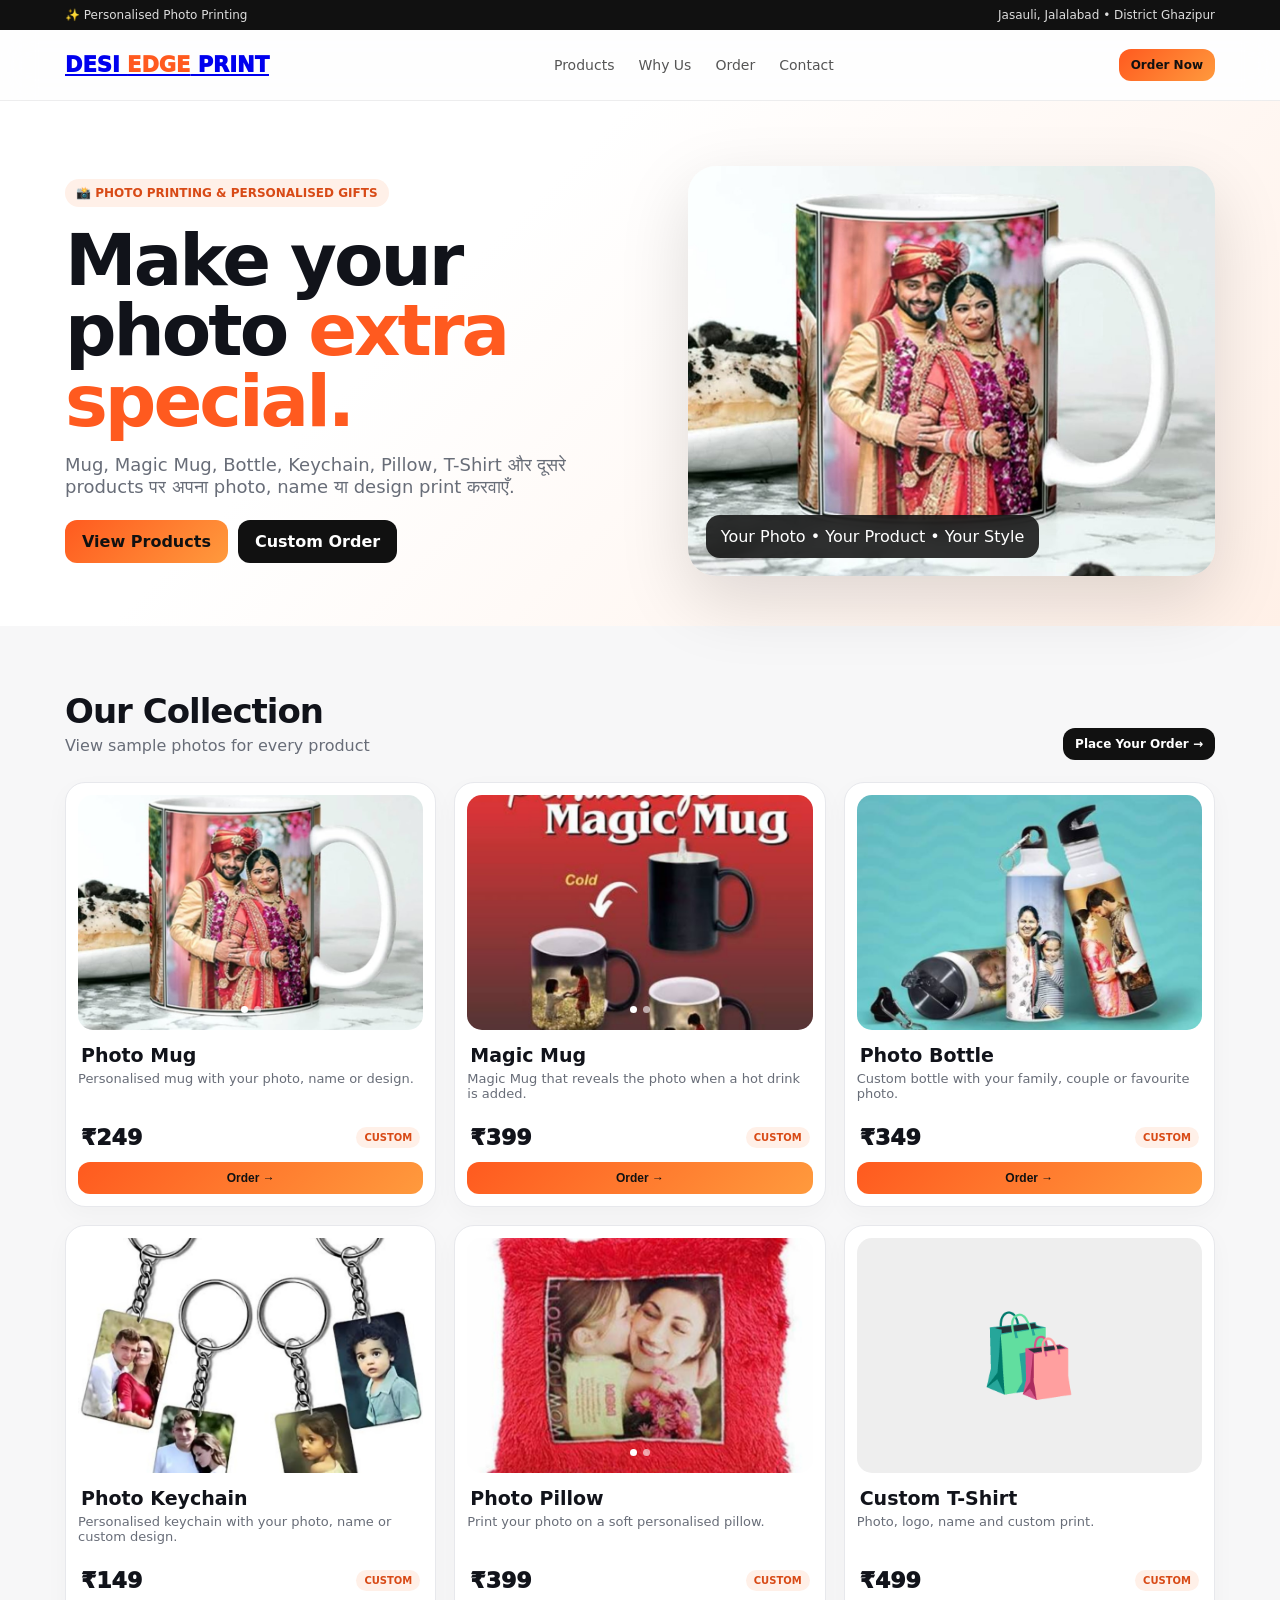
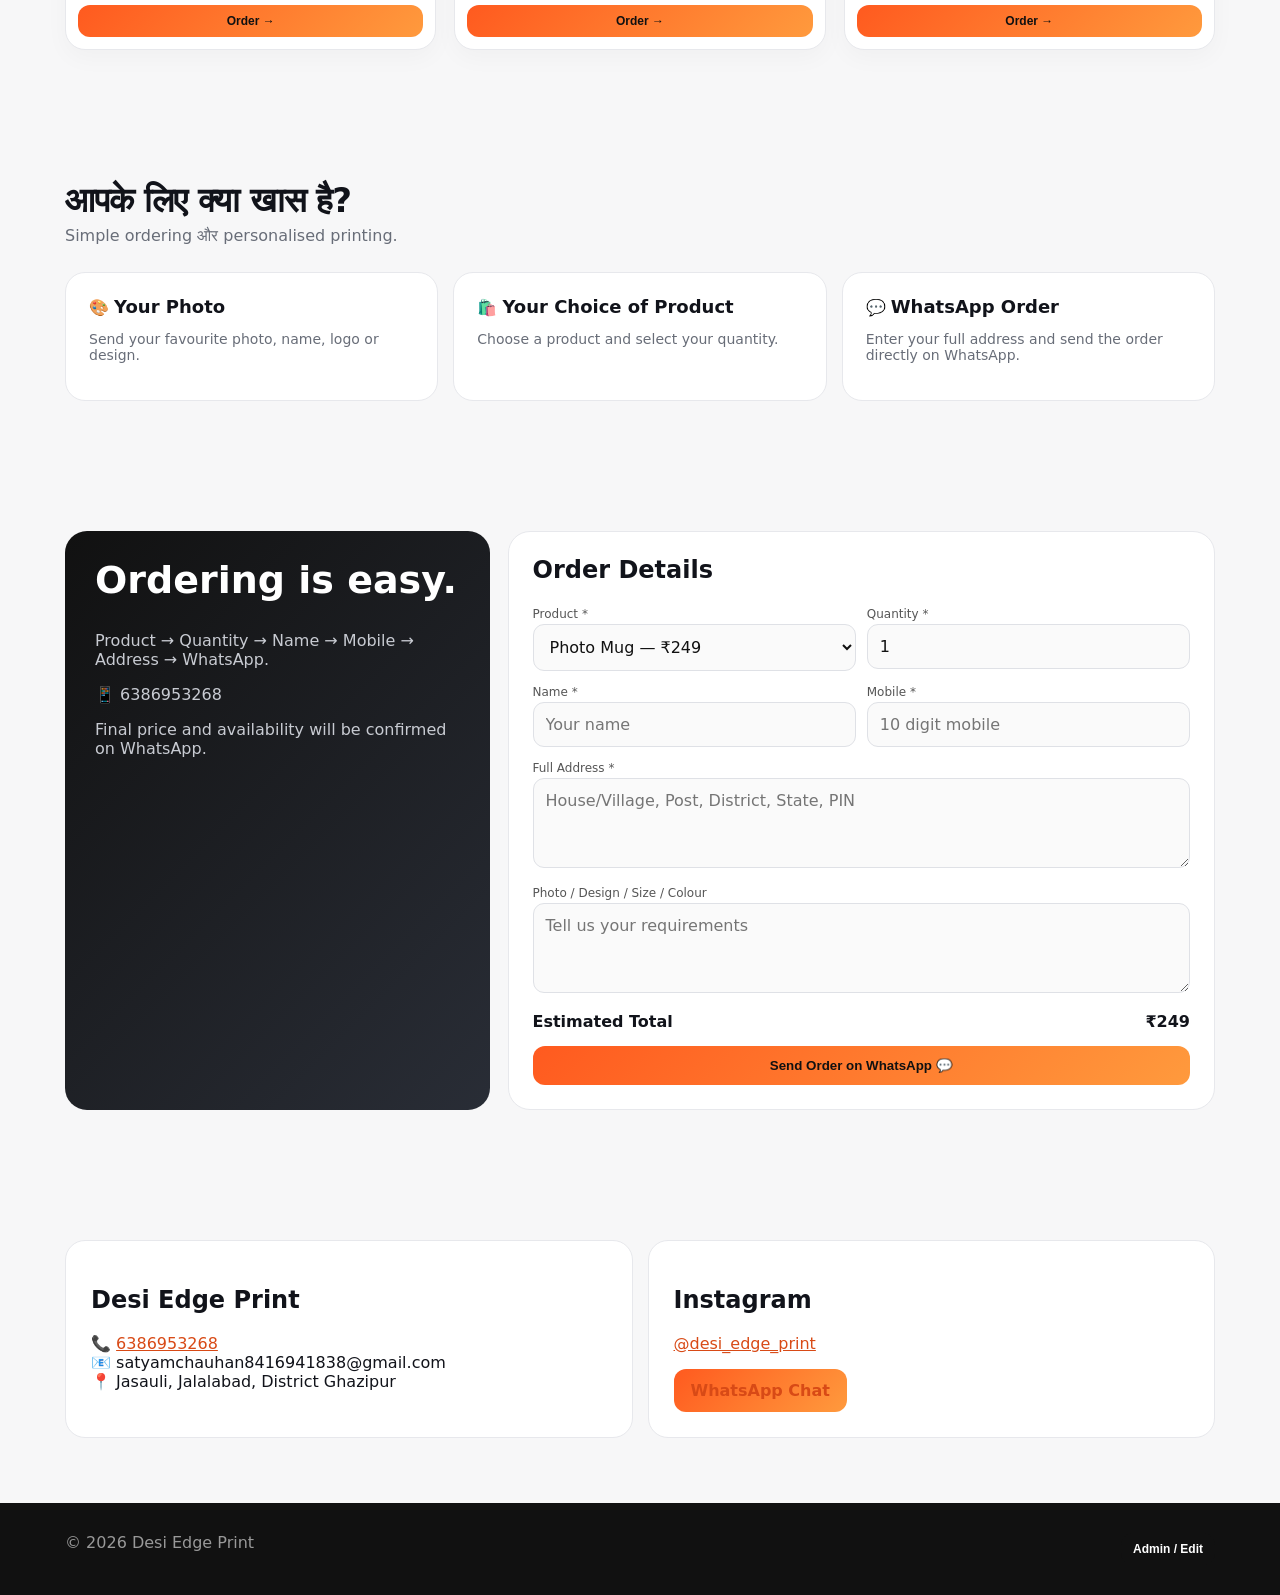
==== index.html @ 2530f865 "Add files via upload" ====
<!doctype html>
<html lang="en">
<head>
<meta charset="utf-8"><meta name="viewport" content="width=device-width,initial-scale=1">
<title>Desi Edge Print | Personalised Printing</title>
<link rel="stylesheet" href="style.css">
</head>
<body>
<div class="top"><div class="container"><span>✨ Personalised Photo Printing</span><span>Jasauli, Jalalabad • District Ghazipur</span></div></div>
<nav><div class="container nav"><a class="logo" href="#">DESI <span>EDGE</span> PRINT</a><div class="links"><a href="#products">Products</a><a href="#why">Why Us</a><a href="#order">Order</a><a href="#contact">Contact</a></div><a class="btn sm" href="#order">Order Now</a></div></nav>

<section class="hero"><div class="container heroGrid"><div>
<span class="tag">📸 PHOTO PRINTING & PERSONALISED GIFTS</span>
<h1>Make your photo <span class="grad">extra special.</span></h1>
<p>Mug, Magic Mug, Bottle, Keychain, Pillow, T-Shirt और दूसरे products पर अपना photo, name या design print करवाएँ.</p>
<div class="actions"><a class="btn" href="#products">View Products</a><a class="btn dark" href="#order">Custom Order</a></div>
</div><div class="heroVisual"><img src="image01.jpg"><div class="heroLabel">Your Photo • Your Product • Your Style</div></div></div></section>

<section id="products"><div class="container"><div class="head"><div><h2>Our Collection</h2><p>View sample photos for every product</p></div><a class="btn dark sm" href="#order">Place Your Order →</a></div><div class="products" id="productList"></div></div></section>

<section id="why"><div class="container"><div class="head"><div><h2>आपके लिए क्या खास है?</h2><p>Simple ordering और personalised printing.</p></div></div><div class="why"><div class="box">🎨 <b>Your Photo</b><p>Send your favourite photo, name, logo or design.</p></div><div class="box">🛍️ <b>Your Choice of Product</b><p>Choose a product and select your quantity.</p></div><div class="box">💬 <b>WhatsApp Order</b><p>Enter your full address and send the order directly on WhatsApp.</p></div></div></div></section>

<section id="order"><div class="container order"><div class="orderIntro"><h2>Ordering is easy.</h2><p>Product → Quantity → Name → Mobile → Address → WhatsApp.</p><p>📱 6386953268</p><p>Final price and availability will be confirmed on WhatsApp.</p></div><div class="form"><h2 style="margin-top:0">Order Details</h2><div class="grid">
<div><label>Product *</label><select id="sel"></select></div><div><label>Quantity *</label><input id="qty" type="number" min="1" value="1"></div>
<div><label>Name *</label><input id="name" placeholder="Your name"></div><div><label>Mobile *</label><input id="mobile" placeholder="10 digit mobile" inputmode="numeric"></div>
<div class="full"><label>Full Address *</label><textarea id="address" placeholder="House/Village, Post, District, State, PIN"></textarea></div>
<div class="full"><label>Photo / Design / Size / Colour</label><textarea id="note" placeholder="Tell us your requirements"></textarea></div>
</div><div class="total"><span>Estimated Total</span><span id="total">₹0</span></div><button class="btn" style="width:100%" onclick="sendOrder()">Send Order on WhatsApp 💬</button></div></div></section>

<section id="contact"><div class="container about"><div class="contact"><h2>Desi Edge Print</h2><p>📞 <a href="tel:6386953268">6386953268</a><br>📧 satyamchauhan8416941838@gmail.com<br>📍 Jasauli, Jalalabad, District Ghazipur</p></div><div class="contact"><h2>Instagram</h2><p><a href="https://instagram.com/desi_edge_print" target="_blank">@desi_edge_print</a></p><a class="btn" href="https://wa.me/916386953268" target="_blank">WhatsApp Chat</a></div></div></section>

<section id="adminWrap"><div class="container"><div class="admin"><h2>⚙️ Store Editor</h2><p style="color:#aaa;font-size:12px">Edit any product name, price, description and photos here. You can also add new products.</p><div class="adminGrid"><div><label>Business Name</label><input id="brandEdit"></div><div><label>Hero Text</label><input id="heroEdit"></div></div><div id="adminList"></div><button class="btn dark sm" onclick="addProduct()">+ Add New Product</button> <button class="btn sm" onclick="saveAll()">Save Changes</button></div></div></section>

<footer><div class="container foot"><span>© 2026 Desi Edge Print</span><button class="btn dark sm" onclick="openAdmin()">Admin / Edit</button></div></footer>

<script src="products.js"></script>
<script src="script.js"></script>
</body></html>
---- style.css ----
:root{--bg:#f7f7f8;--ink:#11131a;--muted:#686d78;--card:#fff;--line:#e7e8ec;--a:#ff5a1f;--b:#ff9a3d}
*{box-sizing:border-box}html{scroll-behavior:smooth}body{margin:0;background:var(--bg);color:var(--ink);font-family:Inter,system-ui,-apple-system,Segoe UI,Roboto,Arial,sans-serif}
.container{width:min(1150px,92%);margin:auto}.top{background:#111;color:#ddd;padding:8px 0;font-size:12px}.top .container{display:flex;justify-content:space-between}
nav{position:sticky;top:0;z-index:30;background:#ffffffdf;backdrop-filter:blur(16px);border-bottom:1px solid #0001}.nav{height:70px;display:flex;align-items:center;justify-content:space-between}.logo{font-size:21px;font-weight:950}.logo span{color:var(--a)}.links{display:flex;gap:24px;color:#555}.links a{text-decoration:none;color:inherit;font-size:14px}
.btn{display:inline-flex;align-items:center;justify-content:center;border:0;border-radius:12px;padding:12px 17px;background:linear-gradient(135deg,var(--a),var(--b));color:#111;font-weight:900;text-decoration:none;cursor:pointer}.btn.dark{background:#111;color:#fff}.btn.sm{padding:9px 12px;font-size:12px}
.hero{padding:65px 0 50px;background:linear-gradient(135deg,#fff 35%,#fff0e7)}.heroGrid{display:grid;grid-template-columns:1.05fr .95fr;gap:40px;align-items:center}.tag{display:inline-block;padding:7px 11px;border-radius:999px;background:#fff0e8;color:#d84a16;font-weight:800;font-size:12px}.hero h1{font-size:clamp(42px,6vw,72px);line-height:.98;letter-spacing:-3px;margin:18px 0}.grad{color:var(--a)}.hero p{font-size:18px;color:var(--muted);max-width:650px}.actions{display:flex;gap:10px;flex-wrap:wrap;margin-top:22px}.heroVisual{height:410px;border-radius:28px;overflow:hidden;position:relative;box-shadow:0 25px 70px #0002}.heroVisual img{width:100%;height:100%;object-fit:cover}.heroLabel{position:absolute;left:18px;bottom:18px;background:#111d;color:#fff;padding:12px 15px;border-radius:14px;backdrop-filter:blur(8px)}
section{padding:65px 0}.head{display:flex;justify-content:space-between;align-items:end;margin-bottom:22px}.head h2{font-size:34px;margin:0;letter-spacing:-1px}.head p{margin:5px 0;color:var(--muted)}
.products{display:grid;grid-template-columns:repeat(3,1fr);gap:18px}.card{background:var(--card);border:1px solid var(--line);border-radius:20px;padding:12px;box-shadow:0 8px 25px #00000008}.gallery{height:235px;border-radius:15px;overflow:hidden;position:relative;background:#eee}.gallery img{width:100%;height:100%;object-fit:cover}.dots{position:absolute;bottom:10px;left:0;right:0;text-align:center}.dot{display:inline-block;width:7px;height:7px;border-radius:50%;background:#fff9;margin:3px}.dot.active{background:#fff}.card h3{margin:14px 3px 5px;font-size:19px}.desc{color:var(--muted);font-size:13px;min-height:42px}.row{display:flex;justify-content:space-between;align-items:center;margin:12px 3px}.price{font-size:22px;font-weight:950}.badge{font-size:10px;background:#fff0e8;color:#d84a16;padding:5px 8px;border-radius:999px;font-weight:800}
.why{display:grid;grid-template-columns:repeat(3,1fr);gap:15px}.box{background:#fff;border:1px solid var(--line);border-radius:20px;padding:23px}.box b{font-size:18px}.box p{color:var(--muted);font-size:14px}
.order{display:grid;grid-template-columns:.75fr 1.25fr;gap:18px}.orderIntro{background:linear-gradient(135deg,#111,#292d36);color:#fff;border-radius:22px;padding:30px}.orderIntro h2{font-size:38px;line-height:1;margin-top:0}.orderIntro p{color:#c8cbd2}.form{background:#fff;border:1px solid var(--line);border-radius:22px;padding:24px}.grid{display:grid;grid-template-columns:1fr 1fr;gap:11px}.full{grid-column:1/-1}label{font-size:12px;color:#555;display:block;margin:3px 0}input,select,textarea{width:100%;padding:12px;border:1px solid #dfe1e6;border-radius:11px;background:#fafafa;color:#111;font:inherit}textarea{min-height:90px;resize:vertical}.total{display:flex;justify-content:space-between;font-weight:900;margin:15px 0}
.about{display:grid;grid-template-columns:1fr 1fr;gap:15px}.contact{background:#fff;border:1px solid var(--line);border-radius:20px;padding:25px}.contact a{color:#d84a16}
#adminWrap{display:none}.admin{background:#111;color:#fff;border-radius:22px;padding:24px}.admin input,.admin textarea{background:#191b22;color:#fff;border-color:#30333c}.adminGrid{display:grid;grid-template-columns:1fr 1fr;gap:10px}.adminProduct{border:1px solid #30333c;border-radius:15px;padding:14px;margin:10px 0}.adminProduct img{width:90px;height:70px;object-fit:cover;border-radius:8px;margin-right:5px}footer{background:#111;color:#999;padding:30px 0}.foot{display:flex;justify-content:space-between;gap:15px;flex-wrap:wrap}
@media(max-width:850px){.heroGrid,.order,.about{grid-template-columns:1fr}.products{grid-template-columns:repeat(2,1fr)}.links{display:none}}
@media(max-width:520px){.products,.why{grid-template-columns:1fr 1fr}.grid,.adminGrid{grid-template-columns:1fr}.hero h1{letter-spacing:-2px}.heroVisual{height:300px}.head{display:block}}
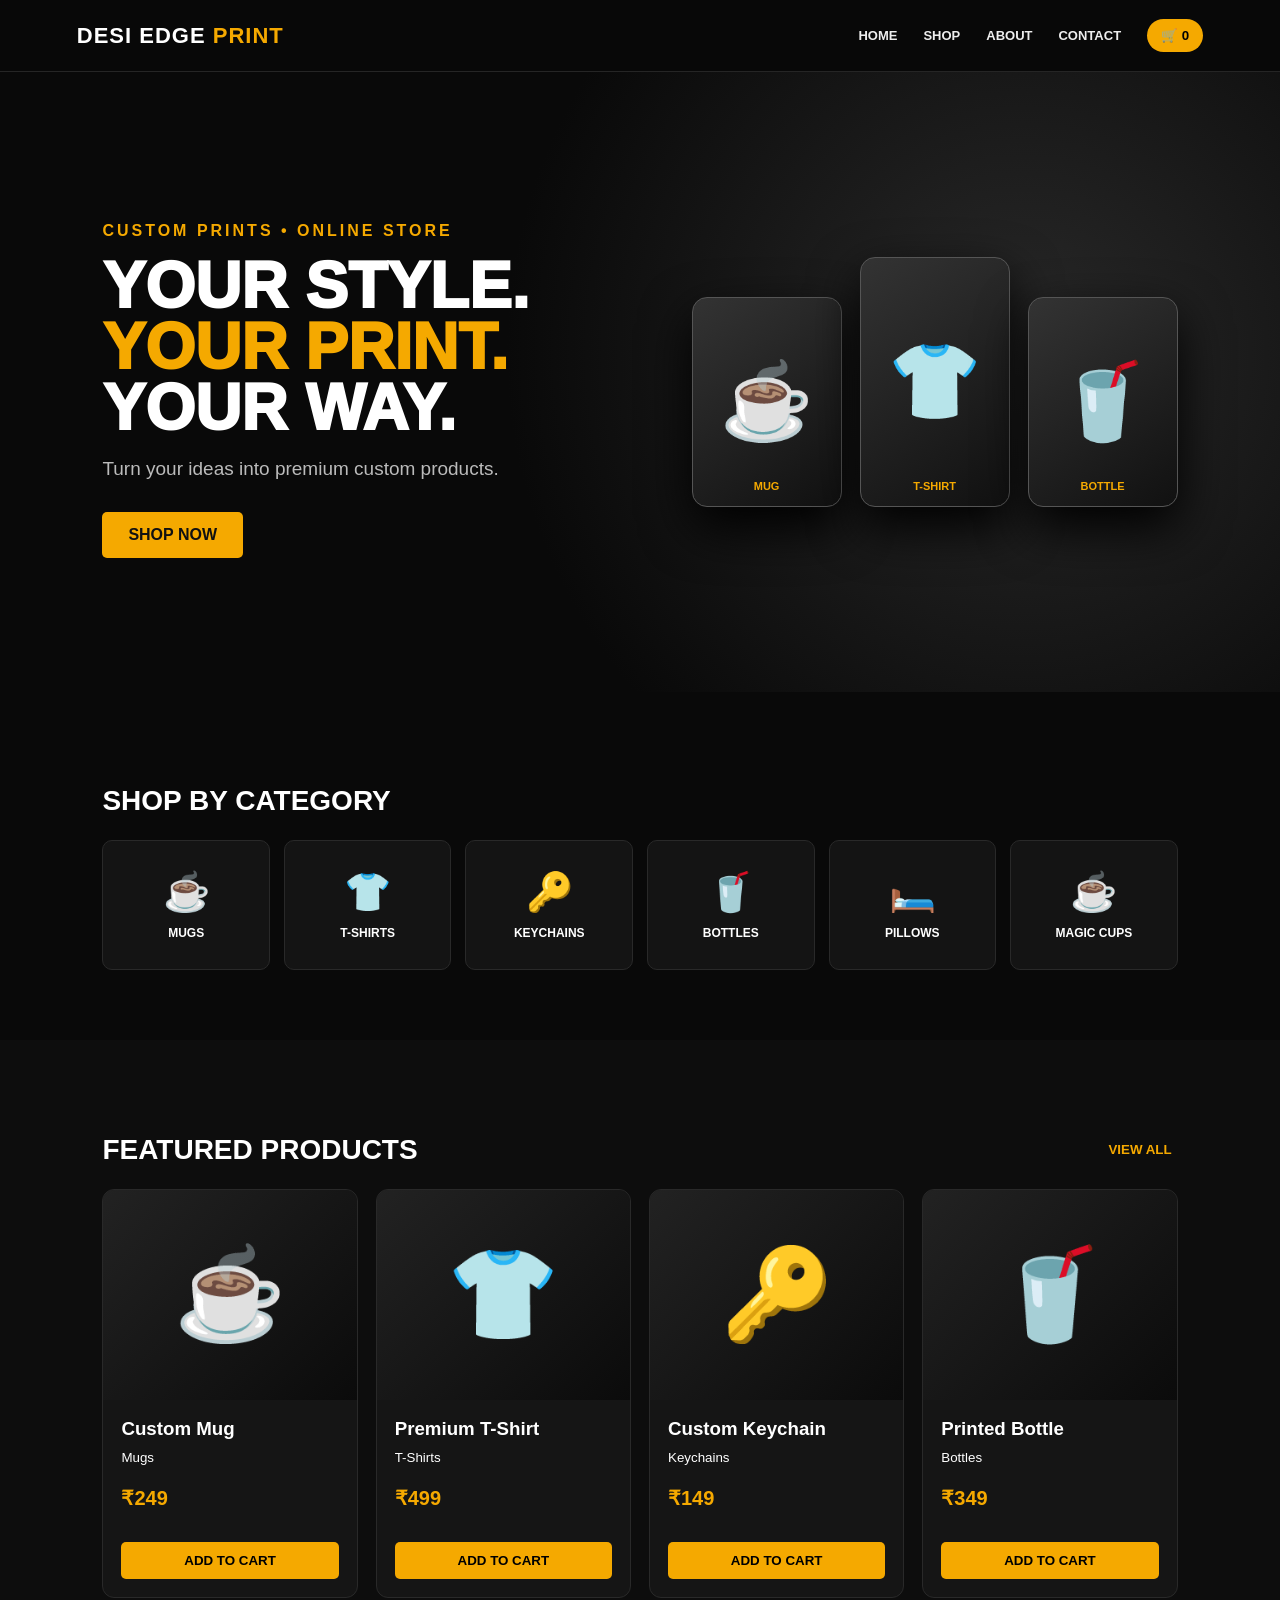
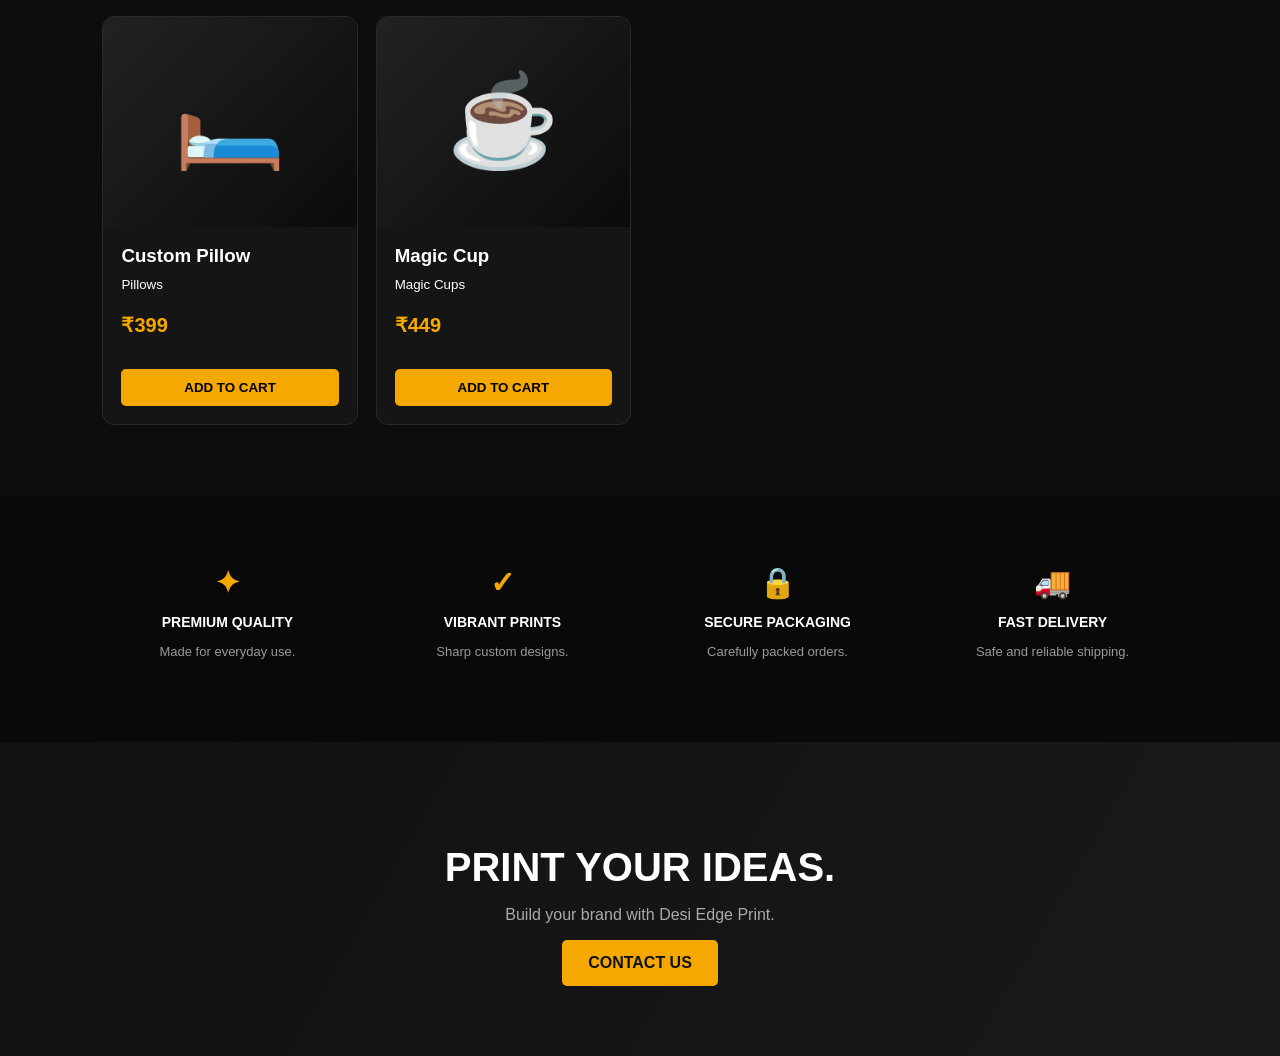
==== commit 4f43fc96: "Add files via upload" ====
--- a/index.html
+++ b/index.html
@@ -1,38 +1,75 @@
-<!doctype html>
+<!DOCTYPE html>
 <html lang="en">
 <head>
-<meta charset="utf-8"><meta name="viewport" content="width=device-width,initial-scale=1">
-<title>Desi Edge Print | Personalised Printing</title>
-<link rel="stylesheet" href="style.css">
+  <meta charset="UTF-8">
+  <meta name="viewport" content="width=device-width, initial-scale=1.0">
+  <title>Desi Edge Print | Custom E-Commerce Printing</title>
+  <link rel="stylesheet" href="style.css">
 </head>
 <body>
-<div class="top"><div class="container"><span>✨ Personalised Photo Printing</span><span>Jasauli, Jalalabad • District Ghazipur</span></div></div>
-<nav><div class="container nav"><a class="logo" href="#">DESI <span>EDGE</span> PRINT</a><div class="links"><a href="#products">Products</a><a href="#why">Why Us</a><a href="#order">Order</a><a href="#contact">Contact</a></div><a class="btn sm" href="#order">Order Now</a></div></nav>
+  <header class="header">
+    <div class="logo">DESI EDGE <span>PRINT</span></div>
+    <button class="menu" onclick="toggleMenu()">☰</button>
+    <nav id="nav">
+      <a href="#home">HOME</a><a href="#shop">SHOP</a><a href="#about">ABOUT</a>
+      <a href="#contact">CONTACT</a><button class="cart" onclick="openCart()">🛒 <b id="cartCount">0</b></button>
+    </nav>
+  </header>
 
-<section class="hero"><div class="container heroGrid"><div>
-<span class="tag">📸 PHOTO PRINTING & PERSONALISED GIFTS</span>
-<h1>Make your photo <span class="grad">extra special.</span></h1>
-<p>Mug, Magic Mug, Bottle, Keychain, Pillow, T-Shirt और दूसरे products पर अपना photo, name या design print करवाएँ.</p>
-<div class="actions"><a class="btn" href="#products">View Products</a><a class="btn dark" href="#order">Custom Order</a></div>
-</div><div class="heroVisual"><img src="image01.jpg"><div class="heroLabel">Your Photo • Your Product • Your Style</div></div></div></section>
+  <main id="home">
+    <section class="hero">
+      <div class="heroText">
+        <p class="eyebrow">CUSTOM PRINTS • ONLINE STORE</p>
+        <h1>YOUR STYLE.<br><span>YOUR PRINT.</span><br>YOUR WAY.</h1>
+        <p class="sub">Turn your ideas into premium custom products.</p>
+        <a class="btn" href="#shop">SHOP NOW</a>
+      </div>
+      <div class="heroProducts">
+        <div class="mock mug">☕<small>MUG</small></div>
+        <div class="mock tshirt">👕<small>T-SHIRT</small></div>
+        <div class="mock bottle">🥤<small>BOTTLE</small></div>
+      </div>
+    </section>
 
-<section id="products"><div class="container"><div class="head"><div><h2>Our Collection</h2><p>View sample photos for every product</p></div><a class="btn dark sm" href="#order">Place Your Order →</a></div><div class="products" id="productList"></div></div></section>
+    <section class="categories" id="shop">
+      <h2>SHOP BY CATEGORY</h2>
+      <div class="catGrid">
+        <button onclick="filterProducts('Mugs')">☕<span>MUGS</span></button>
+        <button onclick="filterProducts('T-Shirts')">👕<span>T-SHIRTS</span></button>
+        <button onclick="filterProducts('Keychains')">🔑<span>KEYCHAINS</span></button>
+        <button onclick="filterProducts('Bottles')">🥤<span>BOTTLES</span></button>
+        <button onclick="filterProducts('Pillows')">🛏️<span>PILLOWS</span></button>
+        <button onclick="filterProducts('Magic Cups')">☕<span>MAGIC CUPS</span></button>
+      </div>
+    </section>
 
-<section id="why"><div class="container"><div class="head"><div><h2>आपके लिए क्या खास है?</h2><p>Simple ordering और personalised printing.</p></div></div><div class="why"><div class="box">🎨 <b>Your Photo</b><p>Send your favourite photo, name, logo or design.</p></div><div class="box">🛍️ <b>Your Choice of Product</b><p>Choose a product and select your quantity.</p></div><div class="box">💬 <b>WhatsApp Order</b><p>Enter your full address and send the order directly on WhatsApp.</p></div></div></div></section>
+    <section class="products">
+      <div class="sectionTitle"><h2>FEATURED PRODUCTS</h2><button onclick="filterProducts('all')">VIEW ALL</button></div>
+      <div class="productGrid" id="productGrid"></div>
+    </section>
 
-<section id="order"><div class="container order"><div class="orderIntro"><h2>Ordering is easy.</h2><p>Product → Quantity → Name → Mobile → Address → WhatsApp.</p><p>📱 6386953268</p><p>Final price and availability will be confirmed on WhatsApp.</p></div><div class="form"><h2 style="margin-top:0">Order Details</h2><div class="grid">
-<div><label>Product *</label><select id="sel"></select></div><div><label>Quantity *</label><input id="qty" type="number" min="1" value="1"></div>
-<div><label>Name *</label><input id="name" placeholder="Your name"></div><div><label>Mobile *</label><input id="mobile" placeholder="10 digit mobile" inputmode="numeric"></div>
-<div class="full"><label>Full Address *</label><textarea id="address" placeholder="House/Village, Post, District, State, PIN"></textarea></div>
-<div class="full"><label>Photo / Design / Size / Colour</label><textarea id="note" placeholder="Tell us your requirements"></textarea></div>
-</div><div class="total"><span>Estimated Total</span><span id="total">₹0</span></div><button class="btn" style="width:100%" onclick="sendOrder()">Send Order on WhatsApp 💬</button></div></div></section>
+    <section class="features" id="about">
+      <div><b>✦</b><h3>PREMIUM QUALITY</h3><p>Made for everyday use.</p></div>
+      <div><b>✓</b><h3>VIBRANT PRINTS</h3><p>Sharp custom designs.</p></div>
+      <div><b>🔒</b><h3>SECURE PACKAGING</h3><p>Carefully packed orders.</p></div>
+      <div><b>🚚</b><h3>FAST DELIVERY</h3><p>Safe and reliable shipping.</p></div>
+    </section>
 
-<section id="contact"><div class="container about"><div class="contact"><h2>Desi Edge Print</h2><p>📞 <a href="tel:6386953268">6386953268</a><br>📧 satyamchauhan8416941838@gmail.com<br>📍 Jasauli, Jalalabad, District Ghazipur</p></div><div class="contact"><h2>Instagram</h2><p><a href="https://instagram.com/desi_edge_print" target="_blank">@desi_edge_print</a></p><a class="btn" href="https://wa.me/916386953268" target="_blank">WhatsApp Chat</a></div></div></section>
+    <section class="cta" id="contact">
+      <h2>PRINT YOUR IDEAS.</h2>
+      <p>Build your brand with Desi Edge Print.</p>
+      <a class="btn" href="mailto:hello@desiedgeprint.com">CONTACT US</a>
+    </section>
+  </main>
 
-<section id="adminWrap"><div class="container"><div class="admin"><h2>⚙️ Store Editor</h2><p style="color:#aaa;font-size:12px">Edit any product name, price, description and photos here. You can also add new products.</p><div class="adminGrid"><div><label>Business Name</label><input id="brandEdit"></div><div><label>Hero Text</label><input id="heroEdit"></div></div><div id="adminList"></div><button class="btn dark sm" onclick="addProduct()">+ Add New Product</button> <button class="btn sm" onclick="saveAll()">Save Changes</button></div></div></section>
-
-<footer><div class="container foot"><span>© 2026 Desi Edge Print</span><button class="btn dark sm" onclick="openAdmin()">Admin / Edit</button></div></footer>
-
-<script src="products.js"></script>
-<script src="script.js"></script>
-</body></html>+  <div class="cartPanel" id="cartPanel">
+    <div class="cartBox">
+      <button class="close" onclick="closeCart()">×</button>
+      <h2>Your Cart</h2><div id="cartItems"></div>
+      <h3>Total: ₹<span id="cartTotal">0</span></h3>
+      <button class="btn full" onclick="checkout()">ORDER NOW</button>
+    </div>
+  </div>
+  <script src="script.js"></script>
+</body>
+</html>
--- a/style.css
+++ b/style.css
@@ -1,14 +1 @@
-:root{--bg:#f7f7f8;--ink:#11131a;--muted:#686d78;--card:#fff;--line:#e7e8ec;--a:#ff5a1f;--b:#ff9a3d}
-*{box-sizing:border-box}html{scroll-behavior:smooth}body{margin:0;background:var(--bg);color:var(--ink);font-family:Inter,system-ui,-apple-system,Segoe UI,Roboto,Arial,sans-serif}
-.container{width:min(1150px,92%);margin:auto}.top{background:#111;color:#ddd;padding:8px 0;font-size:12px}.top .container{display:flex;justify-content:space-between}
-nav{position:sticky;top:0;z-index:30;background:#ffffffdf;backdrop-filter:blur(16px);border-bottom:1px solid #0001}.nav{height:70px;display:flex;align-items:center;justify-content:space-between}.logo{font-size:21px;font-weight:950}.logo span{color:var(--a)}.links{display:flex;gap:24px;color:#555}.links a{text-decoration:none;color:inherit;font-size:14px}
-.btn{display:inline-flex;align-items:center;justify-content:center;border:0;border-radius:12px;padding:12px 17px;background:linear-gradient(135deg,var(--a),var(--b));color:#111;font-weight:900;text-decoration:none;cursor:pointer}.btn.dark{background:#111;color:#fff}.btn.sm{padding:9px 12px;font-size:12px}
-.hero{padding:65px 0 50px;background:linear-gradient(135deg,#fff 35%,#fff0e7)}.heroGrid{display:grid;grid-template-columns:1.05fr .95fr;gap:40px;align-items:center}.tag{display:inline-block;padding:7px 11px;border-radius:999px;background:#fff0e8;color:#d84a16;font-weight:800;font-size:12px}.hero h1{font-size:clamp(42px,6vw,72px);line-height:.98;letter-spacing:-3px;margin:18px 0}.grad{color:var(--a)}.hero p{font-size:18px;color:var(--muted);max-width:650px}.actions{display:flex;gap:10px;flex-wrap:wrap;margin-top:22px}.heroVisual{height:410px;border-radius:28px;overflow:hidden;position:relative;box-shadow:0 25px 70px #0002}.heroVisual img{width:100%;height:100%;object-fit:cover}.heroLabel{position:absolute;left:18px;bottom:18px;background:#111d;color:#fff;padding:12px 15px;border-radius:14px;backdrop-filter:blur(8px)}
-section{padding:65px 0}.head{display:flex;justify-content:space-between;align-items:end;margin-bottom:22px}.head h2{font-size:34px;margin:0;letter-spacing:-1px}.head p{margin:5px 0;color:var(--muted)}
-.products{display:grid;grid-template-columns:repeat(3,1fr);gap:18px}.card{background:var(--card);border:1px solid var(--line);border-radius:20px;padding:12px;box-shadow:0 8px 25px #00000008}.gallery{height:235px;border-radius:15px;overflow:hidden;position:relative;background:#eee}.gallery img{width:100%;height:100%;object-fit:cover}.dots{position:absolute;bottom:10px;left:0;right:0;text-align:center}.dot{display:inline-block;width:7px;height:7px;border-radius:50%;background:#fff9;margin:3px}.dot.active{background:#fff}.card h3{margin:14px 3px 5px;font-size:19px}.desc{color:var(--muted);font-size:13px;min-height:42px}.row{display:flex;justify-content:space-between;align-items:center;margin:12px 3px}.price{font-size:22px;font-weight:950}.badge{font-size:10px;background:#fff0e8;color:#d84a16;padding:5px 8px;border-radius:999px;font-weight:800}
-.why{display:grid;grid-template-columns:repeat(3,1fr);gap:15px}.box{background:#fff;border:1px solid var(--line);border-radius:20px;padding:23px}.box b{font-size:18px}.box p{color:var(--muted);font-size:14px}
-.order{display:grid;grid-template-columns:.75fr 1.25fr;gap:18px}.orderIntro{background:linear-gradient(135deg,#111,#292d36);color:#fff;border-radius:22px;padding:30px}.orderIntro h2{font-size:38px;line-height:1;margin-top:0}.orderIntro p{color:#c8cbd2}.form{background:#fff;border:1px solid var(--line);border-radius:22px;padding:24px}.grid{display:grid;grid-template-columns:1fr 1fr;gap:11px}.full{grid-column:1/-1}label{font-size:12px;color:#555;display:block;margin:3px 0}input,select,textarea{width:100%;padding:12px;border:1px solid #dfe1e6;border-radius:11px;background:#fafafa;color:#111;font:inherit}textarea{min-height:90px;resize:vertical}.total{display:flex;justify-content:space-between;font-weight:900;margin:15px 0}
-.about{display:grid;grid-template-columns:1fr 1fr;gap:15px}.contact{background:#fff;border:1px solid var(--line);border-radius:20px;padding:25px}.contact a{color:#d84a16}
-#adminWrap{display:none}.admin{background:#111;color:#fff;border-radius:22px;padding:24px}.admin input,.admin textarea{background:#191b22;color:#fff;border-color:#30333c}.adminGrid{display:grid;grid-template-columns:1fr 1fr;gap:10px}.adminProduct{border:1px solid #30333c;border-radius:15px;padding:14px;margin:10px 0}.adminProduct img{width:90px;height:70px;object-fit:cover;border-radius:8px;margin-right:5px}footer{background:#111;color:#999;padding:30px 0}.foot{display:flex;justify-content:space-between;gap:15px;flex-wrap:wrap}
-@media(max-width:850px){.heroGrid,.order,.about{grid-template-columns:1fr}.products{grid-template-columns:repeat(2,1fr)}.links{display:none}}
-@media(max-width:520px){.products,.why{grid-template-columns:1fr 1fr}.grid,.adminGrid{grid-template-columns:1fr}.hero h1{letter-spacing:-2px}.heroVisual{height:300px}.head{display:block}}
+*{box-sizing:border-box}html{scroll-behavior:smooth}body{margin:0;background:#090909;color:#fff;font-family:Arial,Helvetica,sans-serif}.header{height:72px;display:flex;align-items:center;justify-content:space-between;padding:0 6%;background:#080808;border-bottom:1px solid #252525;position:sticky;top:0;z-index:10}.logo{font-size:22px;font-weight:900;letter-spacing:1px}.logo span,.hero h1 span{color:#f5a900}nav{display:flex;align-items:center;gap:26px}nav a{color:#eee;text-decoration:none;font-size:13px;font-weight:700}.cart{background:#f5a900;border:0;border-radius:20px;padding:9px 14px;cursor:pointer}.menu{display:none;background:none;color:#fff;border:0;font-size:25px}.hero{min-height:620px;padding:70px 8%;display:flex;align-items:center;justify-content:space-between;background:radial-gradient(circle at 80% 45%,#292929 0,#090909 48%);overflow:hidden}.heroText{max-width:600px}.eyebrow{color:#f5a900;font-weight:800;letter-spacing:3px}.hero h1{font-size:64px;line-height:.95;margin:15px 0;font-weight:950}.sub{font-size:19px;color:#bbb;margin-bottom:32px}.btn{display:inline-block;background:#f5a900;color:#111;text-decoration:none;border:0;border-radius:5px;padding:14px 26px;font-weight:900;cursor:pointer}.heroProducts{display:flex;align-items:end;gap:18px}.mock{width:150px;height:210px;border-radius:15px;background:linear-gradient(145deg,#333,#111);border:1px solid #555;display:flex;align-items:center;justify-content:center;font-size:75px;box-shadow:0 20px 50px #000;position:relative}.mock small{position:absolute;bottom:14px;font-size:11px;color:#f5a900;font-weight:900}.tshirt{height:250px}.categories,.products,.features,.cta{padding:70px 8%}.categories h2,.products h2{font-size:28px}.catGrid{display:grid;grid-template-columns:repeat(6,1fr);gap:14px}.catGrid button{min-height:130px;background:#141414;border:1px solid #292929;color:#fff;border-radius:10px;font-size:38px;cursor:pointer}.catGrid span{display:block;font-size:12px;font-weight:800;margin-top:12px}.products{background:#0d0d0d}.sectionTitle{display:flex;justify-content:space-between;align-items:center}.sectionTitle button{background:none;border:0;color:#f5a900;font-weight:800;cursor:pointer}.productGrid{display:grid;grid-template-columns:repeat(4,1fr);gap:18px}.card{background:#151515;border:1px solid #292929;border-radius:12px;overflow:hidden}.pic{height:210px;display:flex;align-items:center;justify-content:center;font-size:90px;background:linear-gradient(135deg,#222,#0b0b0b)}.info{padding:18px}.info h3{margin:0 0 8px}.price{color:#f5a900;font-size:20px;font-weight:900}.add{width:100%;margin-top:12px;padding:11px;border:0;border-radius:5px;background:#f5a900;font-weight:900;cursor:pointer}.features{display:grid;grid-template-columns:repeat(4,1fr);gap:25px;text-align:center}.features b{font-size:30px;color:#f5a900}.features h3{font-size:14px}.features p{color:#999;font-size:13px}.cta{text-align:center;background:linear-gradient(120deg,#111,#191919)}.cta h2{font-size:40px;margin-bottom:5px}.cta p{color:#aaa}.cartPanel{display:none;position:fixed;inset:0;background:#000b;z-index:20;justify-content:flex-end}.cartBox{width:min(420px,100%);height:100%;background:#111;padding:30px;overflow:auto}.close{float:right;background:none;color:#fff;border:0;font-size:30px}.cartItem{display:flex;justify-content:space-between;border-bottom:1px solid #333;padding:15px 0}.full{width:100%;text-align:center}@media(max-width:850px){nav{display:none}.menu{display:block}.hero{padding:50px 6%;flex-direction:column;align-items:flex-start}.hero h1{font-size:46px}.heroProducts{margin-top:50px;transform:scale(.75);transform-origin:left}.catGrid{grid-template-columns:repeat(3,1fr)}.productGrid{grid-template-columns:repeat(2,1fr)}.features{grid-template-columns:repeat(2,1fr)}}@media(max-width:500px){.catGrid{grid-template-columns:repeat(2,1fr)}.productGrid{grid-template-columns:1fr}.features{grid-template-columns:1fr}.categories,.products,.features,.cta{padding:45px 5%}}
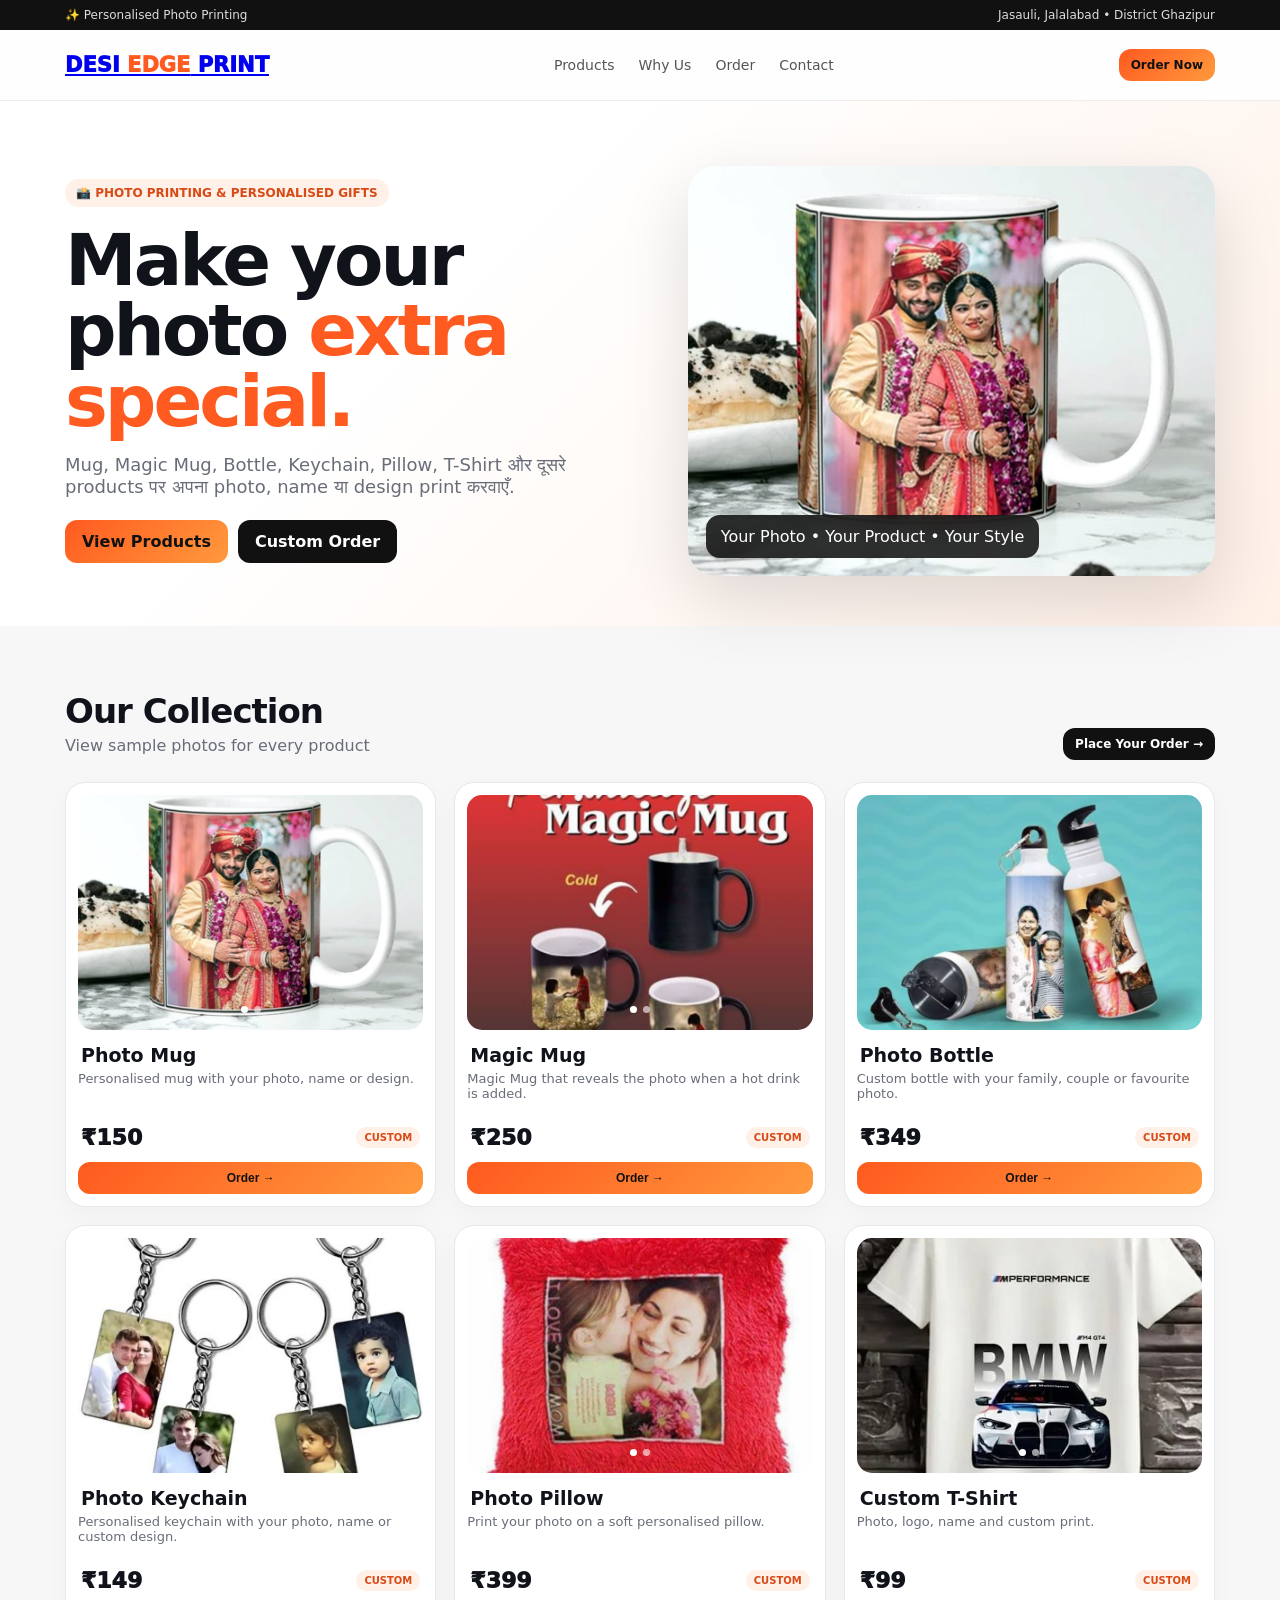
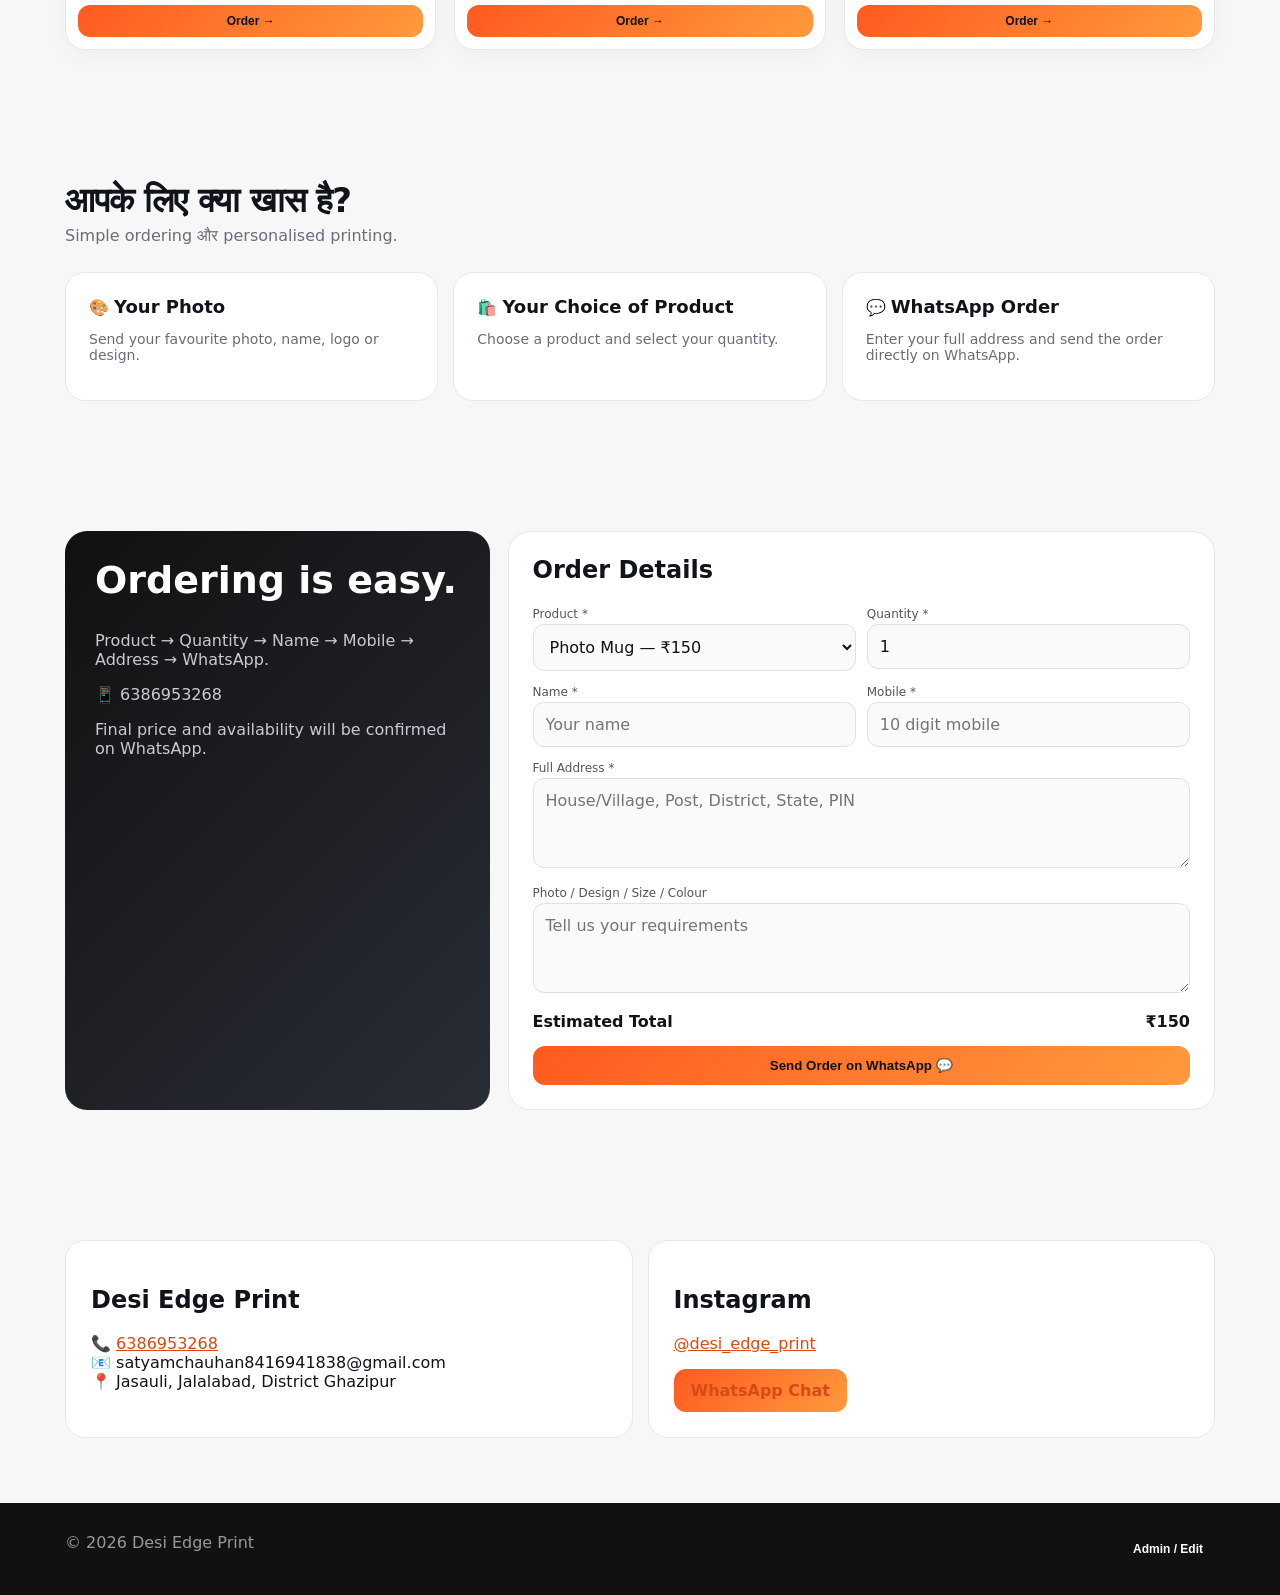
==== commit ae31988d: "Add files via upload" ====
--- a/index.html
+++ b/index.html
@@ -1,75 +1,38 @@
-<!DOCTYPE html>
+<!doctype html>
 <html lang="en">
 <head>
-  <meta charset="UTF-8">
-  <meta name="viewport" content="width=device-width, initial-scale=1.0">
-  <title>Desi Edge Print | Custom E-Commerce Printing</title>
-  <link rel="stylesheet" href="style.css">
+<meta charset="utf-8"><meta name="viewport" content="width=device-width,initial-scale=1">
+<title>Desi Edge Print | Personalised Printing</title>
+<link rel="stylesheet" href="style.css">
 </head>
 <body>
-  <header class="header">
-    <div class="logo">DESI EDGE <span>PRINT</span></div>
-    <button class="menu" onclick="toggleMenu()">☰</button>
-    <nav id="nav">
-      <a href="#home">HOME</a><a href="#shop">SHOP</a><a href="#about">ABOUT</a>
-      <a href="#contact">CONTACT</a><button class="cart" onclick="openCart()">🛒 <b id="cartCount">0</b></button>
-    </nav>
-  </header>
+<div class="top"><div class="container"><span>✨ Personalised Photo Printing</span><span>Jasauli, Jalalabad • District Ghazipur</span></div></div>
+<nav><div class="container nav"><a class="logo" href="#">DESI <span>EDGE</span> PRINT</a><div class="links"><a href="#products">Products</a><a href="#why">Why Us</a><a href="#order">Order</a><a href="#contact">Contact</a></div><a class="btn sm" href="#order">Order Now</a></div></nav>
 
-  <main id="home">
-    <section class="hero">
-      <div class="heroText">
-        <p class="eyebrow">CUSTOM PRINTS • ONLINE STORE</p>
-        <h1>YOUR STYLE.<br><span>YOUR PRINT.</span><br>YOUR WAY.</h1>
-        <p class="sub">Turn your ideas into premium custom products.</p>
-        <a class="btn" href="#shop">SHOP NOW</a>
-      </div>
-      <div class="heroProducts">
-        <div class="mock mug">☕<small>MUG</small></div>
-        <div class="mock tshirt">👕<small>T-SHIRT</small></div>
-        <div class="mock bottle">🥤<small>BOTTLE</small></div>
-      </div>
-    </section>
+<section class="hero"><div class="container heroGrid"><div>
+<span class="tag">📸 PHOTO PRINTING & PERSONALISED GIFTS</span>
+<h1>Make your photo <span class="grad">extra special.</span></h1>
+<p>Mug, Magic Mug, Bottle, Keychain, Pillow, T-Shirt और दूसरे products पर अपना photo, name या design print करवाएँ.</p>
+<div class="actions"><a class="btn" href="#products">View Products</a><a class="btn dark" href="#order">Custom Order</a></div>
+</div><div class="heroVisual"><img src="image01.jpg"><div class="heroLabel">Your Photo • Your Product • Your Style</div></div></div></section>
 
-    <section class="categories" id="shop">
-      <h2>SHOP BY CATEGORY</h2>
-      <div class="catGrid">
-        <button onclick="filterProducts('Mugs')">☕<span>MUGS</span></button>
-        <button onclick="filterProducts('T-Shirts')">👕<span>T-SHIRTS</span></button>
-        <button onclick="filterProducts('Keychains')">🔑<span>KEYCHAINS</span></button>
-        <button onclick="filterProducts('Bottles')">🥤<span>BOTTLES</span></button>
-        <button onclick="filterProducts('Pillows')">🛏️<span>PILLOWS</span></button>
-        <button onclick="filterProducts('Magic Cups')">☕<span>MAGIC CUPS</span></button>
-      </div>
-    </section>
+<section id="products"><div class="container"><div class="head"><div><h2>Our Collection</h2><p>View sample photos for every product</p></div><a class="btn dark sm" href="#order">Place Your Order →</a></div><div class="products" id="productList"></div></div></section>
 
-    <section class="products">
-      <div class="sectionTitle"><h2>FEATURED PRODUCTS</h2><button onclick="filterProducts('all')">VIEW ALL</button></div>
-      <div class="productGrid" id="productGrid"></div>
-    </section>
+<section id="why"><div class="container"><div class="head"><div><h2>आपके लिए क्या खास है?</h2><p>Simple ordering और personalised printing.</p></div></div><div class="why"><div class="box">🎨 <b>Your Photo</b><p>Send your favourite photo, name, logo or design.</p></div><div class="box">🛍️ <b>Your Choice of Product</b><p>Choose a product and select your quantity.</p></div><div class="box">💬 <b>WhatsApp Order</b><p>Enter your full address and send the order directly on WhatsApp.</p></div></div></div></section>
 
-    <section class="features" id="about">
-      <div><b>✦</b><h3>PREMIUM QUALITY</h3><p>Made for everyday use.</p></div>
-      <div><b>✓</b><h3>VIBRANT PRINTS</h3><p>Sharp custom designs.</p></div>
-      <div><b>🔒</b><h3>SECURE PACKAGING</h3><p>Carefully packed orders.</p></div>
-      <div><b>🚚</b><h3>FAST DELIVERY</h3><p>Safe and reliable shipping.</p></div>
-    </section>
+<section id="order"><div class="container order"><div class="orderIntro"><h2>Ordering is easy.</h2><p>Product → Quantity → Name → Mobile → Address → WhatsApp.</p><p>📱 6386953268</p><p>Final price and availability will be confirmed on WhatsApp.</p></div><div class="form"><h2 style="margin-top:0">Order Details</h2><div class="grid">
+<div><label>Product *</label><select id="sel"></select></div><div><label>Quantity *</label><input id="qty" type="number" min="1" value="1"></div>
+<div><label>Name *</label><input id="name" placeholder="Your name"></div><div><label>Mobile *</label><input id="mobile" placeholder="10 digit mobile" inputmode="numeric"></div>
+<div class="full"><label>Full Address *</label><textarea id="address" placeholder="House/Village, Post, District, State, PIN"></textarea></div>
+<div class="full"><label>Photo / Design / Size / Colour</label><textarea id="note" placeholder="Tell us your requirements"></textarea></div>
+</div><div class="total"><span>Estimated Total</span><span id="total">₹0</span></div><button class="btn" style="width:100%" onclick="sendOrder()">Send Order on WhatsApp 💬</button></div></div></section>
 
-    <section class="cta" id="contact">
-      <h2>PRINT YOUR IDEAS.</h2>
-      <p>Build your brand with Desi Edge Print.</p>
-      <a class="btn" href="mailto:hello@desiedgeprint.com">CONTACT US</a>
-    </section>
-  </main>
+<section id="contact"><div class="container about"><div class="contact"><h2>Desi Edge Print</h2><p>📞 <a href="tel:6386953268">6386953268</a><br>📧 satyamchauhan8416941838@gmail.com<br>📍 Jasauli, Jalalabad, District Ghazipur</p></div><div class="contact"><h2>Instagram</h2><p><a href="https://instagram.com/desi_edge_print" target="_blank">@desi_edge_print</a></p><a class="btn" href="https://wa.me/916386953268" target="_blank">WhatsApp Chat</a></div></div></section>
 
-  <div class="cartPanel" id="cartPanel">
-    <div class="cartBox">
-      <button class="close" onclick="closeCart()">×</button>
-      <h2>Your Cart</h2><div id="cartItems"></div>
-      <h3>Total: ₹<span id="cartTotal">0</span></h3>
-      <button class="btn full" onclick="checkout()">ORDER NOW</button>
-    </div>
-  </div>
-  <script src="script.js"></script>
-</body>
-</html>+<section id="adminWrap"><div class="container"><div class="admin"><h2>⚙️ Store Editor</h2><p style="color:#aaa;font-size:12px">Edit any product name, price, description and photos here. You can also add new products.</p><div class="adminGrid"><div><label>Business Name</label><input id="brandEdit"></div><div><label>Hero Text</label><input id="heroEdit"></div></div><div id="adminList"></div><button class="btn dark sm" onclick="addProduct()">+ Add New Product</button> <button class="btn sm" onclick="saveAll()">Save Changes</button></div></div></section>
+
+<footer><div class="container foot"><span>© 2026 Desi Edge Print</span><button class="btn dark sm" onclick="openAdmin()">Admin / Edit</button></div></footer>
+
+<script src="products.js"></script>
+<script src="script.js"></script>
+</body></html>
--- a/style.css
+++ b/style.css
@@ -1 +1,14 @@
-*{box-sizing:border-box}html{scroll-behavior:smooth}body{margin:0;background:#090909;color:#fff;font-family:Arial,Helvetica,sans-serif}.header{height:72px;display:flex;align-items:center;justify-content:space-between;padding:0 6%;background:#080808;border-bottom:1px solid #252525;position:sticky;top:0;z-index:10}.logo{font-size:22px;font-weight:900;letter-spacing:1px}.logo span,.hero h1 span{color:#f5a900}nav{display:flex;align-items:center;gap:26px}nav a{color:#eee;text-decoration:none;font-size:13px;font-weight:700}.cart{background:#f5a900;border:0;border-radius:20px;padding:9px 14px;cursor:pointer}.menu{display:none;background:none;color:#fff;border:0;font-size:25px}.hero{min-height:620px;padding:70px 8%;display:flex;align-items:center;justify-content:space-between;background:radial-gradient(circle at 80% 45%,#292929 0,#090909 48%);overflow:hidden}.heroText{max-width:600px}.eyebrow{color:#f5a900;font-weight:800;letter-spacing:3px}.hero h1{font-size:64px;line-height:.95;margin:15px 0;font-weight:950}.sub{font-size:19px;color:#bbb;margin-bottom:32px}.btn{display:inline-block;background:#f5a900;color:#111;text-decoration:none;border:0;border-radius:5px;padding:14px 26px;font-weight:900;cursor:pointer}.heroProducts{display:flex;align-items:end;gap:18px}.mock{width:150px;height:210px;border-radius:15px;background:linear-gradient(145deg,#333,#111);border:1px solid #555;display:flex;align-items:center;justify-content:center;font-size:75px;box-shadow:0 20px 50px #000;position:relative}.mock small{position:absolute;bottom:14px;font-size:11px;color:#f5a900;font-weight:900}.tshirt{height:250px}.categories,.products,.features,.cta{padding:70px 8%}.categories h2,.products h2{font-size:28px}.catGrid{display:grid;grid-template-columns:repeat(6,1fr);gap:14px}.catGrid button{min-height:130px;background:#141414;border:1px solid #292929;color:#fff;border-radius:10px;font-size:38px;cursor:pointer}.catGrid span{display:block;font-size:12px;font-weight:800;margin-top:12px}.products{background:#0d0d0d}.sectionTitle{display:flex;justify-content:space-between;align-items:center}.sectionTitle button{background:none;border:0;color:#f5a900;font-weight:800;cursor:pointer}.productGrid{display:grid;grid-template-columns:repeat(4,1fr);gap:18px}.card{background:#151515;border:1px solid #292929;border-radius:12px;overflow:hidden}.pic{height:210px;display:flex;align-items:center;justify-content:center;font-size:90px;background:linear-gradient(135deg,#222,#0b0b0b)}.info{padding:18px}.info h3{margin:0 0 8px}.price{color:#f5a900;font-size:20px;font-weight:900}.add{width:100%;margin-top:12px;padding:11px;border:0;border-radius:5px;background:#f5a900;font-weight:900;cursor:pointer}.features{display:grid;grid-template-columns:repeat(4,1fr);gap:25px;text-align:center}.features b{font-size:30px;color:#f5a900}.features h3{font-size:14px}.features p{color:#999;font-size:13px}.cta{text-align:center;background:linear-gradient(120deg,#111,#191919)}.cta h2{font-size:40px;margin-bottom:5px}.cta p{color:#aaa}.cartPanel{display:none;position:fixed;inset:0;background:#000b;z-index:20;justify-content:flex-end}.cartBox{width:min(420px,100%);height:100%;background:#111;padding:30px;overflow:auto}.close{float:right;background:none;color:#fff;border:0;font-size:30px}.cartItem{display:flex;justify-content:space-between;border-bottom:1px solid #333;padding:15px 0}.full{width:100%;text-align:center}@media(max-width:850px){nav{display:none}.menu{display:block}.hero{padding:50px 6%;flex-direction:column;align-items:flex-start}.hero h1{font-size:46px}.heroProducts{margin-top:50px;transform:scale(.75);transform-origin:left}.catGrid{grid-template-columns:repeat(3,1fr)}.productGrid{grid-template-columns:repeat(2,1fr)}.features{grid-template-columns:repeat(2,1fr)}}@media(max-width:500px){.catGrid{grid-template-columns:repeat(2,1fr)}.productGrid{grid-template-columns:1fr}.features{grid-template-columns:1fr}.categories,.products,.features,.cta{padding:45px 5%}}+:root{--bg:#f7f7f8;--ink:#11131a;--muted:#686d78;--card:#fff;--line:#e7e8ec;--a:#ff5a1f;--b:#ff9a3d}
+*{box-sizing:border-box}html{scroll-behavior:smooth}body{margin:0;background:var(--bg);color:var(--ink);font-family:Inter,system-ui,-apple-system,Segoe UI,Roboto,Arial,sans-serif}
+.container{width:min(1150px,92%);margin:auto}.top{background:#111;color:#ddd;padding:8px 0;font-size:12px}.top .container{display:flex;justify-content:space-between}
+nav{position:sticky;top:0;z-index:30;background:#ffffffdf;backdrop-filter:blur(16px);border-bottom:1px solid #0001}.nav{height:70px;display:flex;align-items:center;justify-content:space-between}.logo{font-size:21px;font-weight:950}.logo span{color:var(--a)}.links{display:flex;gap:24px;color:#555}.links a{text-decoration:none;color:inherit;font-size:14px}
+.btn{display:inline-flex;align-items:center;justify-content:center;border:0;border-radius:12px;padding:12px 17px;background:linear-gradient(135deg,var(--a),var(--b));color:#111;font-weight:900;text-decoration:none;cursor:pointer}.btn.dark{background:#111;color:#fff}.btn.sm{padding:9px 12px;font-size:12px}
+.hero{padding:65px 0 50px;background:linear-gradient(135deg,#fff 35%,#fff0e7)}.heroGrid{display:grid;grid-template-columns:1.05fr .95fr;gap:40px;align-items:center}.tag{display:inline-block;padding:7px 11px;border-radius:999px;background:#fff0e8;color:#d84a16;font-weight:800;font-size:12px}.hero h1{font-size:clamp(42px,6vw,72px);line-height:.98;letter-spacing:-3px;margin:18px 0}.grad{color:var(--a)}.hero p{font-size:18px;color:var(--muted);max-width:650px}.actions{display:flex;gap:10px;flex-wrap:wrap;margin-top:22px}.heroVisual{height:410px;border-radius:28px;overflow:hidden;position:relative;box-shadow:0 25px 70px #0002}.heroVisual img{width:100%;height:100%;object-fit:cover}.heroLabel{position:absolute;left:18px;bottom:18px;background:#111d;color:#fff;padding:12px 15px;border-radius:14px;backdrop-filter:blur(8px)}
+section{padding:65px 0}.head{display:flex;justify-content:space-between;align-items:end;margin-bottom:22px}.head h2{font-size:34px;margin:0;letter-spacing:-1px}.head p{margin:5px 0;color:var(--muted)}
+.products{display:grid;grid-template-columns:repeat(3,1fr);gap:18px}.card{background:var(--card);border:1px solid var(--line);border-radius:20px;padding:12px;box-shadow:0 8px 25px #00000008}.gallery{height:235px;border-radius:15px;overflow:hidden;position:relative;background:#eee}.gallery img{width:100%;height:100%;object-fit:cover}.dots{position:absolute;bottom:10px;left:0;right:0;text-align:center}.dot{display:inline-block;width:7px;height:7px;border-radius:50%;background:#fff9;margin:3px}.dot.active{background:#fff}.card h3{margin:14px 3px 5px;font-size:19px}.desc{color:var(--muted);font-size:13px;min-height:42px}.row{display:flex;justify-content:space-between;align-items:center;margin:12px 3px}.price{font-size:22px;font-weight:950}.badge{font-size:10px;background:#fff0e8;color:#d84a16;padding:5px 8px;border-radius:999px;font-weight:800}
+.why{display:grid;grid-template-columns:repeat(3,1fr);gap:15px}.box{background:#fff;border:1px solid var(--line);border-radius:20px;padding:23px}.box b{font-size:18px}.box p{color:var(--muted);font-size:14px}
+.order{display:grid;grid-template-columns:.75fr 1.25fr;gap:18px}.orderIntro{background:linear-gradient(135deg,#111,#292d36);color:#fff;border-radius:22px;padding:30px}.orderIntro h2{font-size:38px;line-height:1;margin-top:0}.orderIntro p{color:#c8cbd2}.form{background:#fff;border:1px solid var(--line);border-radius:22px;padding:24px}.grid{display:grid;grid-template-columns:1fr 1fr;gap:11px}.full{grid-column:1/-1}label{font-size:12px;color:#555;display:block;margin:3px 0}input,select,textarea{width:100%;padding:12px;border:1px solid #dfe1e6;border-radius:11px;background:#fafafa;color:#111;font:inherit}textarea{min-height:90px;resize:vertical}.total{display:flex;justify-content:space-between;font-weight:900;margin:15px 0}
+.about{display:grid;grid-template-columns:1fr 1fr;gap:15px}.contact{background:#fff;border:1px solid var(--line);border-radius:20px;padding:25px}.contact a{color:#d84a16}
+#adminWrap{display:none}.admin{background:#111;color:#fff;border-radius:22px;padding:24px}.admin input,.admin textarea{background:#191b22;color:#fff;border-color:#30333c}.adminGrid{display:grid;grid-template-columns:1fr 1fr;gap:10px}.adminProduct{border:1px solid #30333c;border-radius:15px;padding:14px;margin:10px 0}.adminProduct img{width:90px;height:70px;object-fit:cover;border-radius:8px;margin-right:5px}footer{background:#111;color:#999;padding:30px 0}.foot{display:flex;justify-content:space-between;gap:15px;flex-wrap:wrap}
+@media(max-width:850px){.heroGrid,.order,.about{grid-template-columns:1fr}.products{grid-template-columns:repeat(2,1fr)}.links{display:none}}
+@media(max-width:520px){.products,.why{grid-template-columns:1fr 1fr}.grid,.adminGrid{grid-template-columns:1fr}.hero h1{letter-spacing:-2px}.heroVisual{height:300px}.head{display:block}}
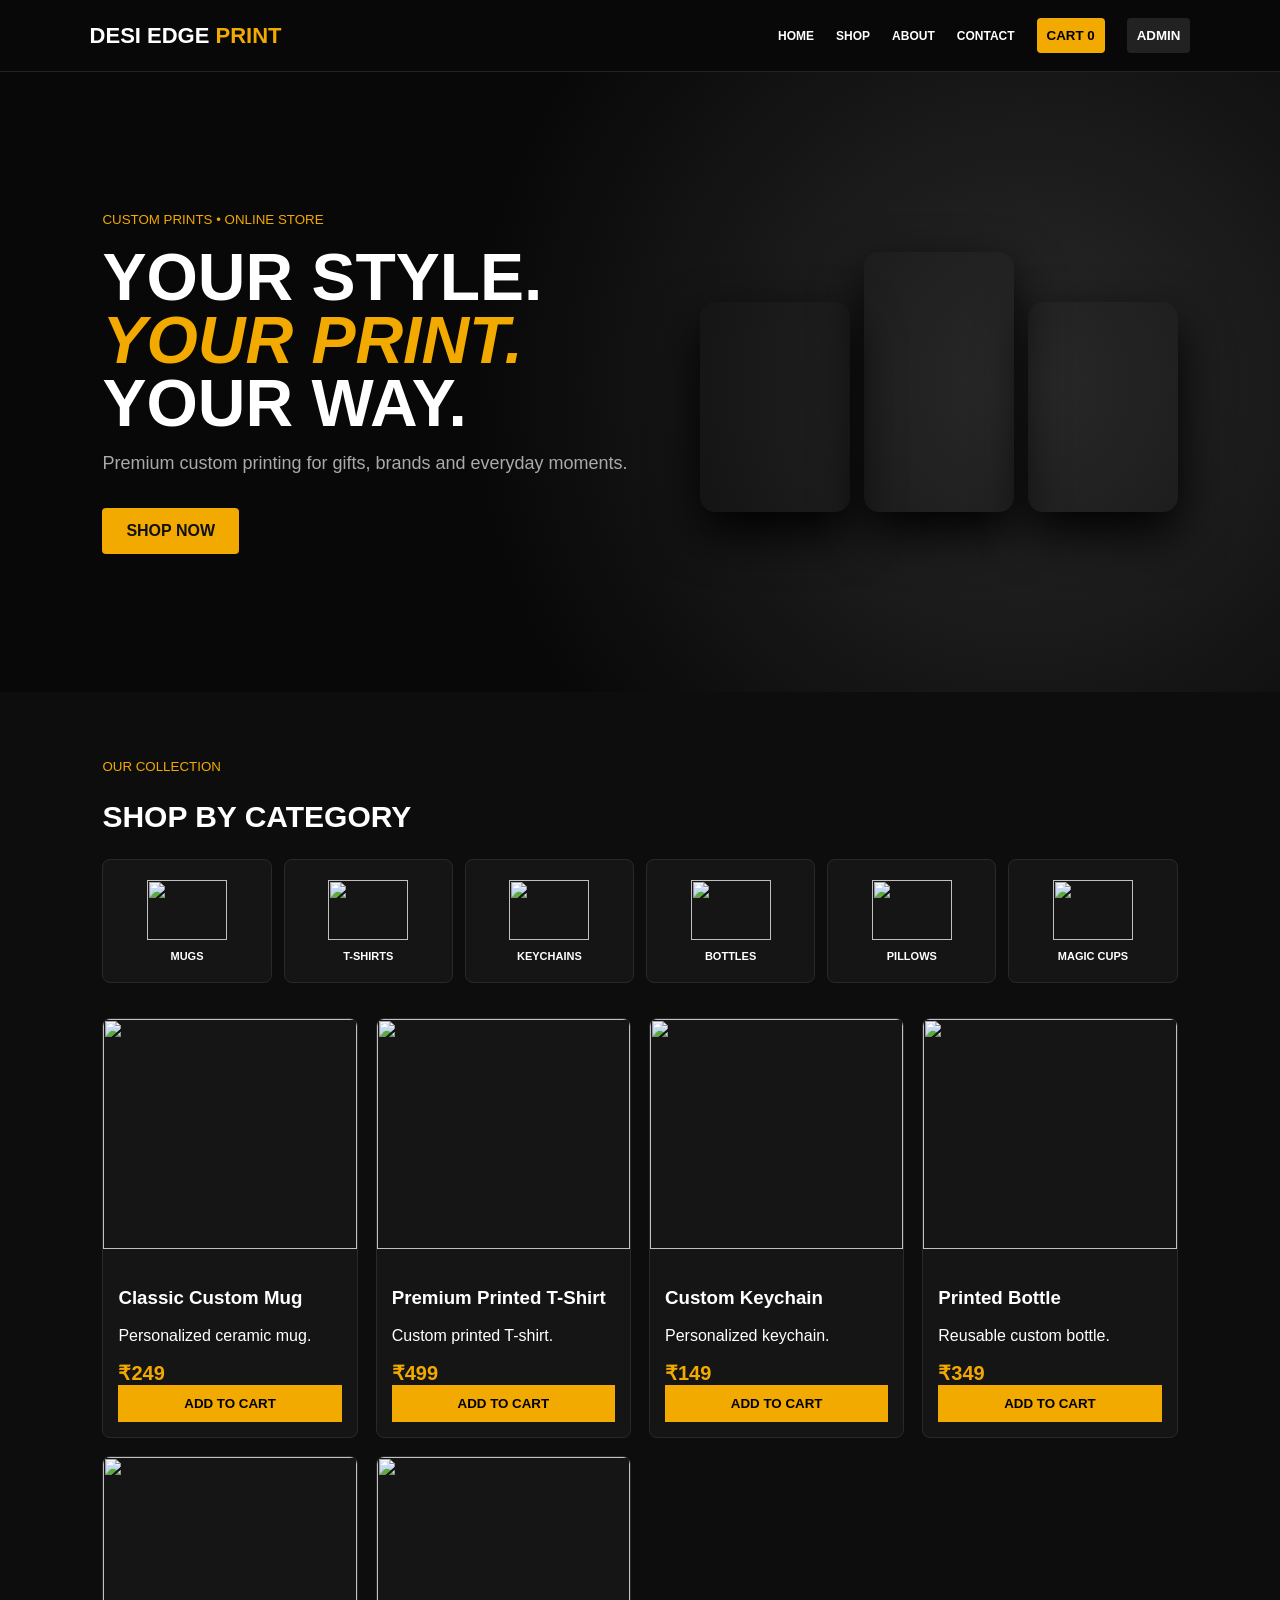
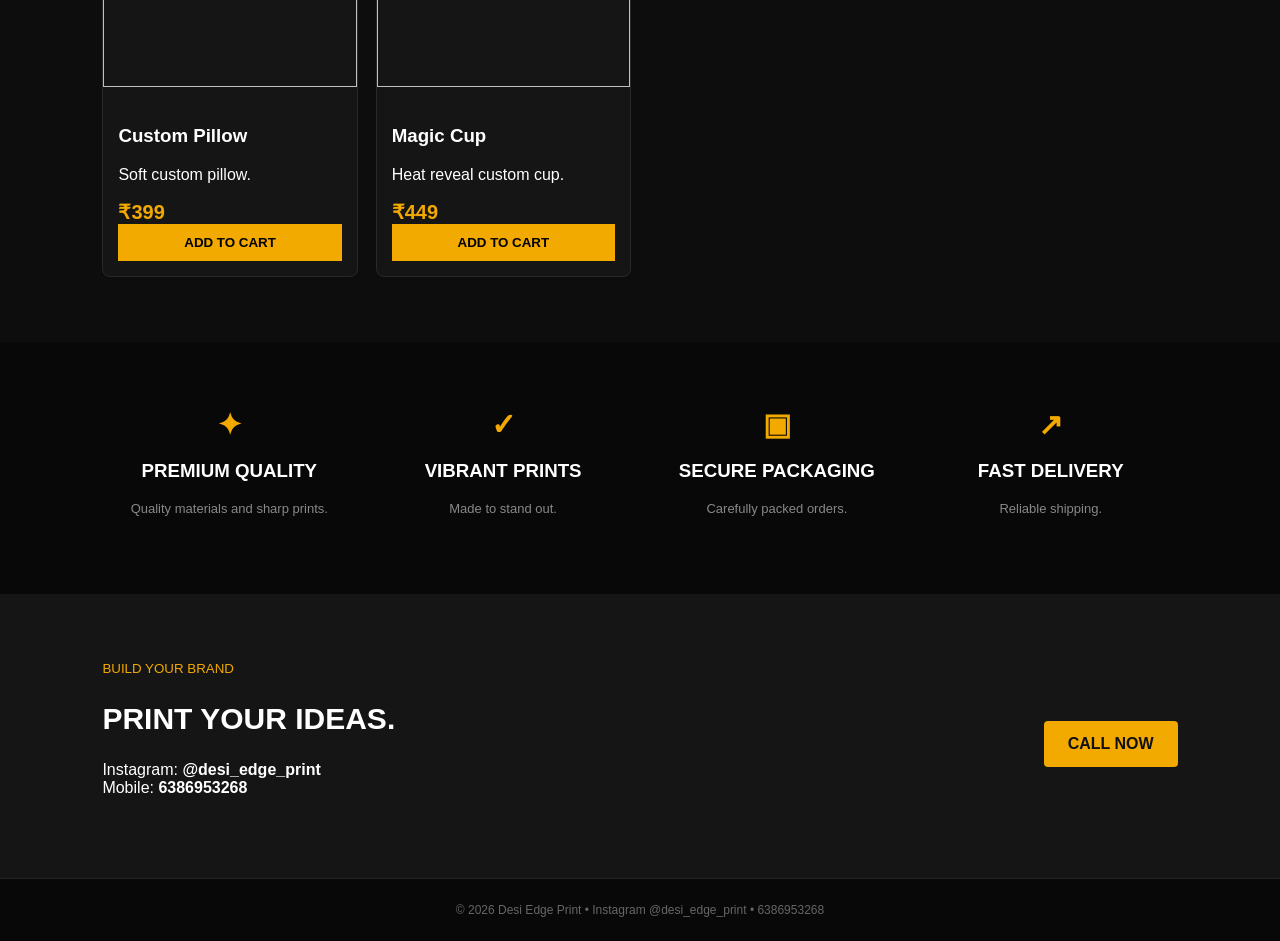
==== commit 19bead9f: "Add files via upload" ====
--- a/index.html
+++ b/index.html
@@ -1,38 +1,25 @@
 <!doctype html>
-<html lang="en">
-<head>
-<meta charset="utf-8"><meta name="viewport" content="width=device-width,initial-scale=1">
-<title>Desi Edge Print | Personalised Printing</title>
-<link rel="stylesheet" href="style.css">
-</head>
+<html lang="en"><head><meta charset="utf-8"><meta name="viewport" content="width=device-width,initial-scale=1">
+<title>Desi Edge Print</title><link rel="stylesheet" href="style.css"></head>
 <body>
-<div class="top"><div class="container"><span>✨ Personalised Photo Printing</span><span>Jasauli, Jalalabad • District Ghazipur</span></div></div>
-<nav><div class="container nav"><a class="logo" href="#">DESI <span>EDGE</span> PRINT</a><div class="links"><a href="#products">Products</a><a href="#why">Why Us</a><a href="#order">Order</a><a href="#contact">Contact</a></div><a class="btn sm" href="#order">Order Now</a></div></nav>
+<header><div class="logo">DESI EDGE <span>PRINT</span></div><nav><a href="#home">HOME</a><a href="#shop">SHOP</a><a href="#about">ABOUT</a><a href="#contact">CONTACT</a><button onclick="openCart()">CART <b id="count">0</b></button><button class="admin" onclick="openAdmin()">ADMIN</button></nav></header>
 
-<section class="hero"><div class="container heroGrid"><div>
-<span class="tag">📸 PHOTO PRINTING & PERSONALISED GIFTS</span>
-<h1>Make your photo <span class="grad">extra special.</span></h1>
-<p>Mug, Magic Mug, Bottle, Keychain, Pillow, T-Shirt और दूसरे products पर अपना photo, name या design print करवाएँ.</p>
-<div class="actions"><a class="btn" href="#products">View Products</a><a class="btn dark" href="#order">Custom Order</a></div>
-</div><div class="heroVisual"><img src="image01.jpg"><div class="heroLabel">Your Photo • Your Product • Your Style</div></div></div></section>
+<section class="hero" id="home"><div><small>CUSTOM PRINTS • ONLINE STORE</small><h1>YOUR STYLE.<br><i>YOUR PRINT.</i><br>YOUR WAY.</h1><p>Premium custom printing for gifts, brands and everyday moments.</p><a class="gold" href="#shop">SHOP NOW</a></div>
+<div class="visual"><div class="real mug"></div><div class="real shirt"></div><div class="real bottle"></div></div></section>
 
-<section id="products"><div class="container"><div class="head"><div><h2>Our Collection</h2><p>View sample photos for every product</p></div><a class="btn dark sm" href="#order">Place Your Order →</a></div><div class="products" id="productList"></div></div></section>
+<section id="shop" class="shop"><small>OUR COLLECTION</small><h2>SHOP BY CATEGORY</h2><div id="cats" class="cats"></div><div id="products" class="products"></div></section>
 
-<section id="why"><div class="container"><div class="head"><div><h2>आपके लिए क्या खास है?</h2><p>Simple ordering और personalised printing.</p></div></div><div class="why"><div class="box">🎨 <b>Your Photo</b><p>Send your favourite photo, name, logo or design.</p></div><div class="box">🛍️ <b>Your Choice of Product</b><p>Choose a product and select your quantity.</p></div><div class="box">💬 <b>WhatsApp Order</b><p>Enter your full address and send the order directly on WhatsApp.</p></div></div></div></section>
+<section id="about" class="features"><div><b>✦</b><h3>PREMIUM QUALITY</h3><p>Quality materials and sharp prints.</p></div><div><b>✓</b><h3>VIBRANT PRINTS</h3><p>Made to stand out.</p></div><div><b>▣</b><h3>SECURE PACKAGING</h3><p>Carefully packed orders.</p></div><div><b>↗</b><h3>FAST DELIVERY</h3><p>Reliable shipping.</p></div></section>
 
-<section id="order"><div class="container order"><div class="orderIntro"><h2>Ordering is easy.</h2><p>Product → Quantity → Name → Mobile → Address → WhatsApp.</p><p>📱 6386953268</p><p>Final price and availability will be confirmed on WhatsApp.</p></div><div class="form"><h2 style="margin-top:0">Order Details</h2><div class="grid">
-<div><label>Product *</label><select id="sel"></select></div><div><label>Quantity *</label><input id="qty" type="number" min="1" value="1"></div>
-<div><label>Name *</label><input id="name" placeholder="Your name"></div><div><label>Mobile *</label><input id="mobile" placeholder="10 digit mobile" inputmode="numeric"></div>
-<div class="full"><label>Full Address *</label><textarea id="address" placeholder="House/Village, Post, District, State, PIN"></textarea></div>
-<div class="full"><label>Photo / Design / Size / Colour</label><textarea id="note" placeholder="Tell us your requirements"></textarea></div>
-</div><div class="total"><span>Estimated Total</span><span id="total">₹0</span></div><button class="btn" style="width:100%" onclick="sendOrder()">Send Order on WhatsApp 💬</button></div></div></section>
+<section id="contact" class="contact"><div><small>BUILD YOUR BRAND</small><h2>PRINT YOUR IDEAS.</h2><p>Instagram: <strong>@desi_edge_print</strong><br>Mobile: <strong>6386953268</strong></p></div><a class="gold" href="tel:6386953268">CALL NOW</a></section>
+<footer>© 2026 Desi Edge Print • Instagram @desi_edge_print • 6386953268</footer>
 
-<section id="contact"><div class="container about"><div class="contact"><h2>Desi Edge Print</h2><p>📞 <a href="tel:6386953268">6386953268</a><br>📧 satyamchauhan8416941838@gmail.com<br>📍 Jasauli, Jalalabad, District Ghazipur</p></div><div class="contact"><h2>Instagram</h2><p><a href="https://instagram.com/desi_edge_print" target="_blank">@desi_edge_print</a></p><a class="btn" href="https://wa.me/916386953268" target="_blank">WhatsApp Chat</a></div></div></section>
+<div id="cart" class="overlay"><div class="panel"><button class="x" onclick="closeCart()">×</button><h2>Your Cart</h2><div id="items"></div>
+<div class="checkout"><h3>Delivery Details</h3><input id="name" placeholder="Full Name"><input id="phone" placeholder="Mobile Number"><textarea id="address" placeholder="Full Address"></textarea><div class="two"><input id="city" placeholder="City"><input id="pin" placeholder="PIN Code"></div><select id="payment"><option>Cash on Delivery</option><option>UPI / Online Payment</option></select></div>
+<h3>Total: ₹<span id="total">0</span></h3><button class="gold full" onclick="placeOrder()">PLACE ORDER</button></div></div>
 
-<section id="adminWrap"><div class="container"><div class="admin"><h2>⚙️ Store Editor</h2><p style="color:#aaa;font-size:12px">Edit any product name, price, description and photos here. You can also add new products.</p><div class="adminGrid"><div><label>Business Name</label><input id="brandEdit"></div><div><label>Hero Text</label><input id="heroEdit"></div></div><div id="adminList"></div><button class="btn dark sm" onclick="addProduct()">+ Add New Product</button> <button class="btn sm" onclick="saveAll()">Save Changes</button></div></div></section>
-
-<footer><div class="container foot"><span>© 2026 Desi Edge Print</span><button class="btn dark sm" onclick="openAdmin()">Admin / Edit</button></div></footer>
-
-<script src="products.js"></script>
-<script src="script.js"></script>
-</body></html>+<div id="admin" class="overlay"><div class="panel"><button class="x" onclick="closeAdmin()">×</button><div id="login"><small>PRIVATE ADMIN</small><h2>Store Login</h2><input id="pass" type="password" placeholder="Password"><button class="gold full" onclick="login()">LOGIN</button><p class="muted">Prototype password: desiedge</p></div>
+<div id="dashboard" class="hidden"><h2>Store Admin</h2><div class="tabs"><button onclick="tab('products')">PRODUCTS</button><button onclick="tab('orders')">ORDERS</button></div>
+<div id="productsTab"><h3>Add / Edit Product</h3><input id="pn" placeholder="Product name"><select id="pc"></select><input id="pp" type="number" placeholder="Price ₹"><input id="pd" placeholder="Description"><input id="pi" type="file" accept="image/*"><input id="pu" placeholder="Or image URL"><button class="gold full" onclick="saveProduct()">SAVE PRODUCT</button><hr><div id="adminList"></div></div>
+<div id="ordersTab" class="hidden"><h3>Customer Orders</h3><div id="orders"></div></div></div></div></div>
+<script src="script.js"></script></body></html>
--- a/style.css
+++ b/style.css
@@ -1,14 +1 @@
-:root{--bg:#f7f7f8;--ink:#11131a;--muted:#686d78;--card:#fff;--line:#e7e8ec;--a:#ff5a1f;--b:#ff9a3d}
-*{box-sizing:border-box}html{scroll-behavior:smooth}body{margin:0;background:var(--bg);color:var(--ink);font-family:Inter,system-ui,-apple-system,Segoe UI,Roboto,Arial,sans-serif}
-.container{width:min(1150px,92%);margin:auto}.top{background:#111;color:#ddd;padding:8px 0;font-size:12px}.top .container{display:flex;justify-content:space-between}
-nav{position:sticky;top:0;z-index:30;background:#ffffffdf;backdrop-filter:blur(16px);border-bottom:1px solid #0001}.nav{height:70px;display:flex;align-items:center;justify-content:space-between}.logo{font-size:21px;font-weight:950}.logo span{color:var(--a)}.links{display:flex;gap:24px;color:#555}.links a{text-decoration:none;color:inherit;font-size:14px}
-.btn{display:inline-flex;align-items:center;justify-content:center;border:0;border-radius:12px;padding:12px 17px;background:linear-gradient(135deg,var(--a),var(--b));color:#111;font-weight:900;text-decoration:none;cursor:pointer}.btn.dark{background:#111;color:#fff}.btn.sm{padding:9px 12px;font-size:12px}
-.hero{padding:65px 0 50px;background:linear-gradient(135deg,#fff 35%,#fff0e7)}.heroGrid{display:grid;grid-template-columns:1.05fr .95fr;gap:40px;align-items:center}.tag{display:inline-block;padding:7px 11px;border-radius:999px;background:#fff0e8;color:#d84a16;font-weight:800;font-size:12px}.hero h1{font-size:clamp(42px,6vw,72px);line-height:.98;letter-spacing:-3px;margin:18px 0}.grad{color:var(--a)}.hero p{font-size:18px;color:var(--muted);max-width:650px}.actions{display:flex;gap:10px;flex-wrap:wrap;margin-top:22px}.heroVisual{height:410px;border-radius:28px;overflow:hidden;position:relative;box-shadow:0 25px 70px #0002}.heroVisual img{width:100%;height:100%;object-fit:cover}.heroLabel{position:absolute;left:18px;bottom:18px;background:#111d;color:#fff;padding:12px 15px;border-radius:14px;backdrop-filter:blur(8px)}
-section{padding:65px 0}.head{display:flex;justify-content:space-between;align-items:end;margin-bottom:22px}.head h2{font-size:34px;margin:0;letter-spacing:-1px}.head p{margin:5px 0;color:var(--muted)}
-.products{display:grid;grid-template-columns:repeat(3,1fr);gap:18px}.card{background:var(--card);border:1px solid var(--line);border-radius:20px;padding:12px;box-shadow:0 8px 25px #00000008}.gallery{height:235px;border-radius:15px;overflow:hidden;position:relative;background:#eee}.gallery img{width:100%;height:100%;object-fit:cover}.dots{position:absolute;bottom:10px;left:0;right:0;text-align:center}.dot{display:inline-block;width:7px;height:7px;border-radius:50%;background:#fff9;margin:3px}.dot.active{background:#fff}.card h3{margin:14px 3px 5px;font-size:19px}.desc{color:var(--muted);font-size:13px;min-height:42px}.row{display:flex;justify-content:space-between;align-items:center;margin:12px 3px}.price{font-size:22px;font-weight:950}.badge{font-size:10px;background:#fff0e8;color:#d84a16;padding:5px 8px;border-radius:999px;font-weight:800}
-.why{display:grid;grid-template-columns:repeat(3,1fr);gap:15px}.box{background:#fff;border:1px solid var(--line);border-radius:20px;padding:23px}.box b{font-size:18px}.box p{color:var(--muted);font-size:14px}
-.order{display:grid;grid-template-columns:.75fr 1.25fr;gap:18px}.orderIntro{background:linear-gradient(135deg,#111,#292d36);color:#fff;border-radius:22px;padding:30px}.orderIntro h2{font-size:38px;line-height:1;margin-top:0}.orderIntro p{color:#c8cbd2}.form{background:#fff;border:1px solid var(--line);border-radius:22px;padding:24px}.grid{display:grid;grid-template-columns:1fr 1fr;gap:11px}.full{grid-column:1/-1}label{font-size:12px;color:#555;display:block;margin:3px 0}input,select,textarea{width:100%;padding:12px;border:1px solid #dfe1e6;border-radius:11px;background:#fafafa;color:#111;font:inherit}textarea{min-height:90px;resize:vertical}.total{display:flex;justify-content:space-between;font-weight:900;margin:15px 0}
-.about{display:grid;grid-template-columns:1fr 1fr;gap:15px}.contact{background:#fff;border:1px solid var(--line);border-radius:20px;padding:25px}.contact a{color:#d84a16}
-#adminWrap{display:none}.admin{background:#111;color:#fff;border-radius:22px;padding:24px}.admin input,.admin textarea{background:#191b22;color:#fff;border-color:#30333c}.adminGrid{display:grid;grid-template-columns:1fr 1fr;gap:10px}.adminProduct{border:1px solid #30333c;border-radius:15px;padding:14px;margin:10px 0}.adminProduct img{width:90px;height:70px;object-fit:cover;border-radius:8px;margin-right:5px}footer{background:#111;color:#999;padding:30px 0}.foot{display:flex;justify-content:space-between;gap:15px;flex-wrap:wrap}
-@media(max-width:850px){.heroGrid,.order,.about{grid-template-columns:1fr}.products{grid-template-columns:repeat(2,1fr)}.links{display:none}}
-@media(max-width:520px){.products,.why{grid-template-columns:1fr 1fr}.grid,.adminGrid{grid-template-columns:1fr}.hero h1{letter-spacing:-2px}.heroVisual{height:300px}.head{display:block}}
+*{box-sizing:border-box}body{margin:0;background:#080808;color:#fff;font-family:Arial,sans-serif}header{height:72px;padding:0 7%;display:flex;align-items:center;justify-content:space-between;border-bottom:1px solid #222;position:sticky;top:0;background:#080808;z-index:5}.logo{font-size:22px;font-weight:900}.logo span,small,i{color:#f2a900}nav{display:flex;gap:22px;align-items:center}nav a{color:#fff;text-decoration:none;font-size:12px;font-weight:bold}nav button{border:0;padding:10px;border-radius:4px;background:#f2a900;font-weight:bold}.admin{background:#222!important;color:#fff}.hero{min-height:620px;padding:80px 8%;display:flex;align-items:center;justify-content:space-between;background:radial-gradient(circle at 80%,#292929,#080808 52%)}h1{font-size:66px;line-height:.95;margin:18px 0}.hero p{color:#aaa;font-size:18px}.gold{display:inline-block;margin-top:16px;background:#f2a900;color:#111;padding:14px 24px;border:0;border-radius:4px;text-decoration:none;font-weight:900;cursor:pointer}.visual{display:flex;gap:14px;align-items:end}.real{width:150px;height:210px;border-radius:15px;background-size:cover;background-position:center;box-shadow:0 20px 50px #000}.mug{background-image:url('https://images.unsplash.com/photo-1514228742587-6b1558fcca3d?auto=format&fit=crop&w=500&q=85')}.shirt{height:260px;background-image:url('https://images.unsplash.com/photo-1521572163474-6864f9cf17ab?auto=format&fit=crop&w=500&q=85')}.bottle{background-image:url('https://images.unsplash.com/photo-1602143407151-7111542de6e8?auto=format&fit=crop&w=500&q=85')}.shop,.features,.contact{padding:65px 8%}.shop{background:#0d0d0d}h2{font-size:30px}.cats{display:grid;grid-template-columns:repeat(6,1fr);gap:12px}.cats button{background:#151515;color:#fff;border:1px solid #292929;border-radius:8px;padding:20px 8px;cursor:pointer}.cats img{width:80px;height:60px;object-fit:cover;display:block;margin:auto}.cats span{display:block;margin-top:10px;font-weight:bold;font-size:11px}.products{display:grid;grid-template-columns:repeat(4,1fr);gap:18px;margin-top:35px}.card{background:#151515;border:1px solid #292929;border-radius:8px;overflow:hidden}.card img{width:100%;height:230px;object-fit:cover}.info{padding:15px}.price{color:#f2a900;font-size:20px;font-weight:900}.add{width:100%;padding:11px;border:0;background:#f2a900;font-weight:bold}.features{display:grid;grid-template-columns:repeat(4,1fr);text-align:center;gap:20px}.features b{font-size:30px;color:#f2a900}.features p{color:#888;font-size:13px}.contact{display:flex;justify-content:space-between;align-items:center;background:#151515}.overlay{display:none;position:fixed;inset:0;background:#000c;z-index:20;justify-content:flex-end}.panel{width:min(560px,100%);height:100%;background:#111;padding:30px;overflow:auto}.x{float:right;background:none;border:0;color:#fff;font-size:32px}.panel input,.panel textarea,.panel select{width:100%;padding:13px;margin:8px 0;background:#181818;color:#fff;border:1px solid #333;border-radius:4px}.panel textarea{min-height:80px}.two{display:grid;grid-template-columns:1fr 1fr;gap:8px}.full{width:100%;text-align:center}.hidden{display:none}.muted{color:#888}.tabs{display:flex;gap:8px;margin:15px 0}.tabs button{background:#222;color:#fff;border:0;padding:10px}.adminItem,.order{border-top:1px solid #333;padding:14px 0}.adminItem{display:flex;gap:10px;align-items:center}.adminItem img{width:55px;height:55px;object-fit:cover}.adminItem .grow{flex:1}.adminItem button{background:#222;color:#fff;border:0;padding:7px}footer{text-align:center;color:#666;padding:24px;border-top:1px solid #222;font-size:12px}@media(max-width:850px){nav a{display:none}.hero{flex-direction:column;align-items:flex-start}.visual{margin-top:45px;transform:scale(.75);transform-origin:left}.cats{grid-template-columns:repeat(3,1fr)}.products{grid-template-columns:repeat(2,1fr)}.features{grid-template-columns:repeat(2,1fr)}}@media(max-width:550px){.hero{padding:55px 6%}h1{font-size:45px}.cats,.products,.features{grid-template-columns:1fr 1fr}.contact{display:block}.shop,.features,.contact{padding:45px 6%}}
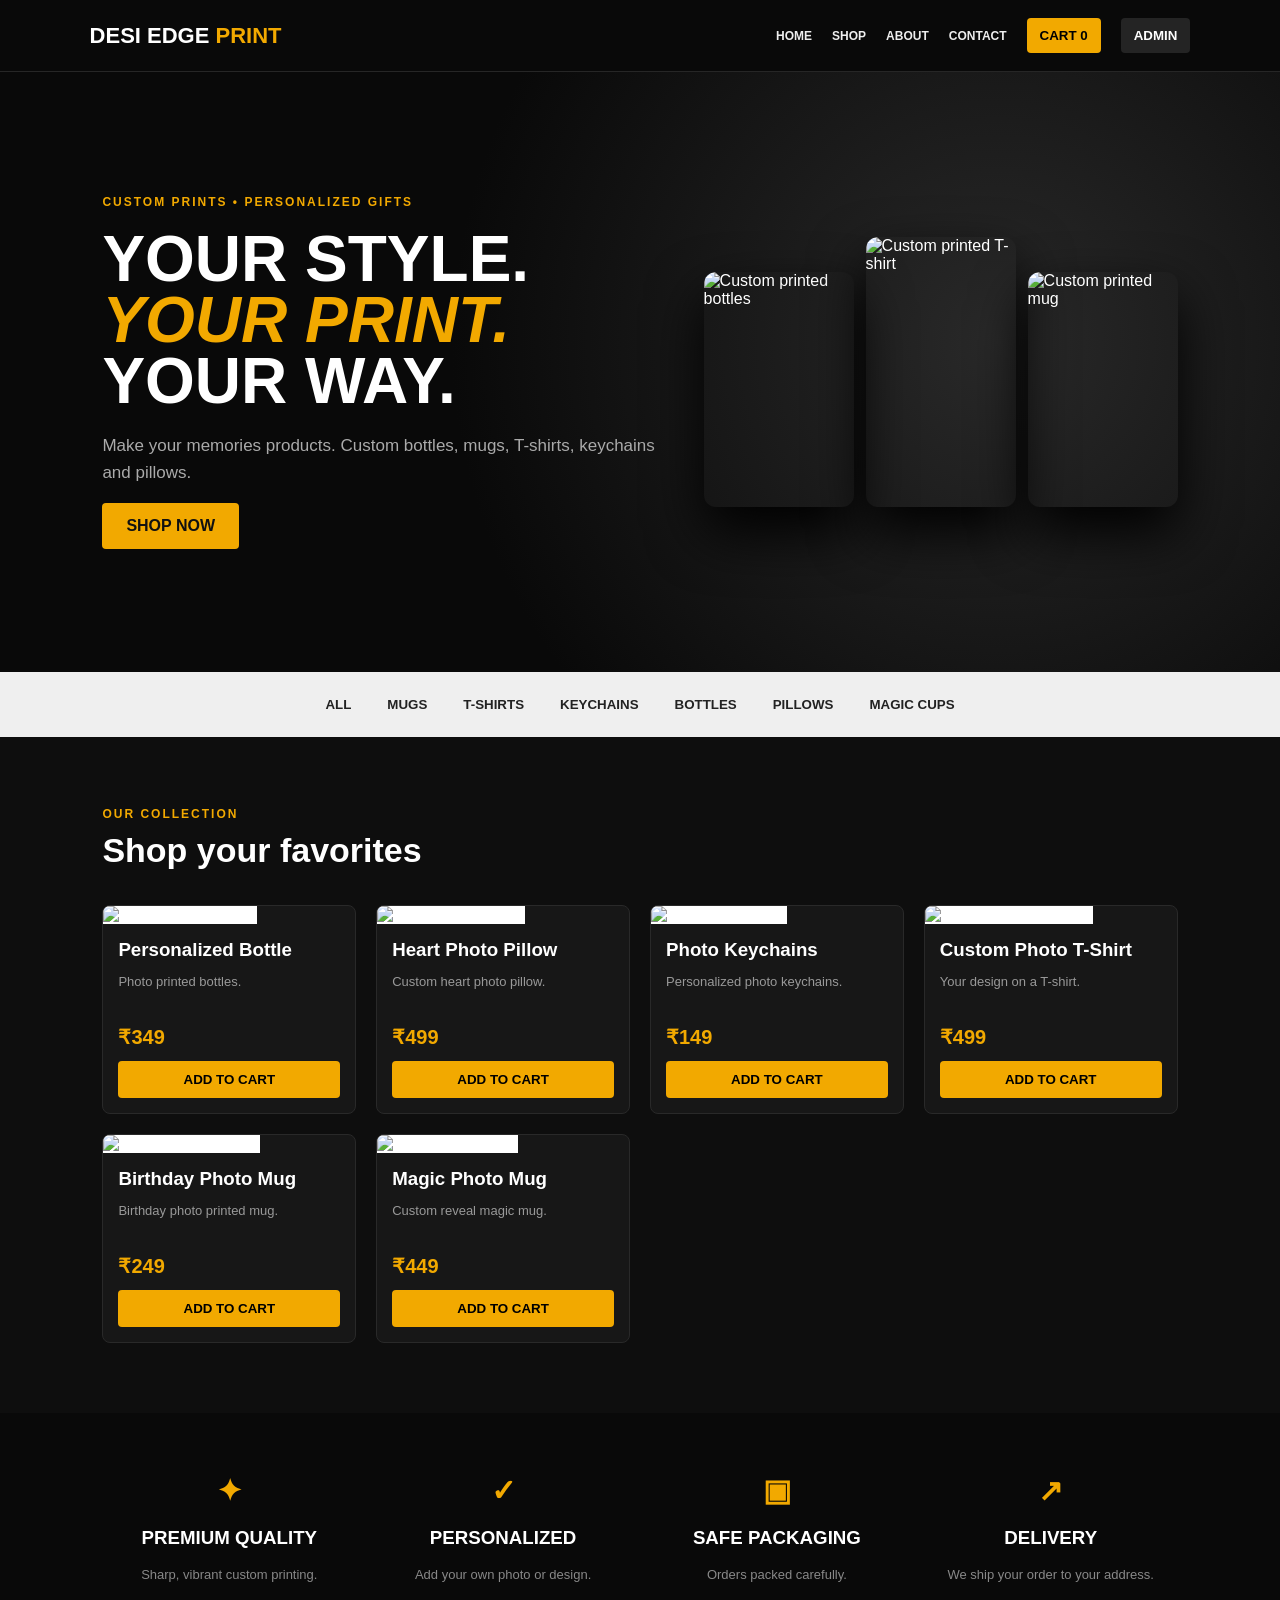
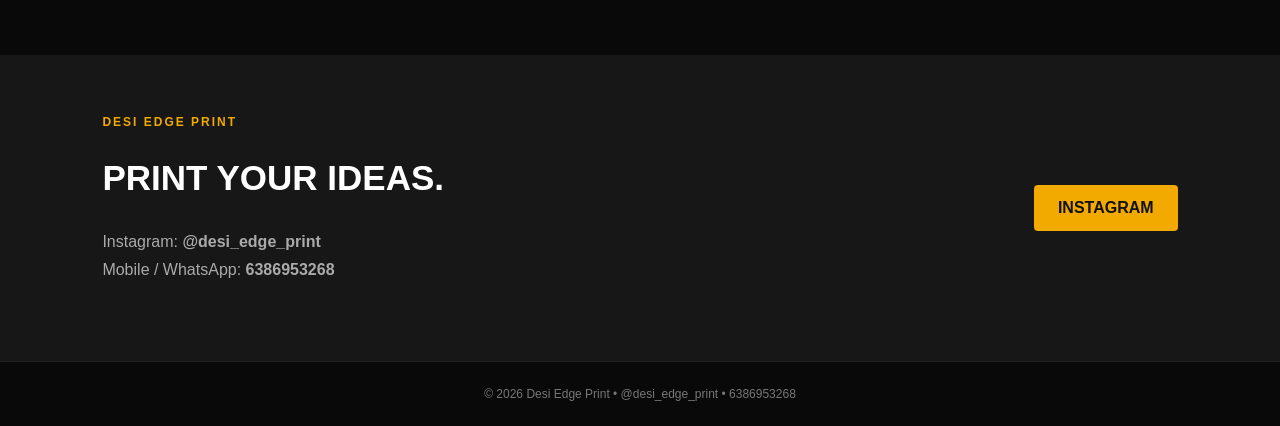
==== commit e2eac8cb: "Add files via upload" ====
--- a/index.html
+++ b/index.html
@@ -1,25 +1,114 @@
 <!doctype html>
-<html lang="en"><head><meta charset="utf-8"><meta name="viewport" content="width=device-width,initial-scale=1">
-<title>Desi Edge Print</title><link rel="stylesheet" href="style.css"></head>
+<html lang="en">
+<head>
+<meta charset="utf-8">
+<meta name="viewport" content="width=device-width,initial-scale=1">
+<title>Desi Edge Print — Custom Gifts & Prints</title>
+<meta name="description" content="Desi Edge Print custom mugs, T-shirts, keychains, bottles and pillows.">
+<link rel="stylesheet" href="style.css">
+</head>
 <body>
-<header><div class="logo">DESI EDGE <span>PRINT</span></div><nav><a href="#home">HOME</a><a href="#shop">SHOP</a><a href="#about">ABOUT</a><a href="#contact">CONTACT</a><button onclick="openCart()">CART <b id="count">0</b></button><button class="admin" onclick="openAdmin()">ADMIN</button></nav></header>
+<header class="header">
+  <a class="brand" href="#home">DESI EDGE <span>PRINT</span></a>
+  <nav>
+    <a href="#home">HOME</a><a href="#shop">SHOP</a><a href="#about">ABOUT</a><a href="#contact">CONTACT</a>
+    <button class="navbtn" onclick="openCart()">CART <b id="cartCount">0</b></button>
+    <button class="adminbtn" onclick="openAdmin()">ADMIN</button>
+  </nav>
+</header>
 
-<section class="hero" id="home"><div><small>CUSTOM PRINTS • ONLINE STORE</small><h1>YOUR STYLE.<br><i>YOUR PRINT.</i><br>YOUR WAY.</h1><p>Premium custom printing for gifts, brands and everyday moments.</p><a class="gold" href="#shop">SHOP NOW</a></div>
-<div class="visual"><div class="real mug"></div><div class="real shirt"></div><div class="real bottle"></div></div></section>
+<section class="hero" id="home">
+  <div class="heroText">
+    <div class="eyebrow">CUSTOM PRINTS • PERSONALIZED GIFTS</div>
+    <h1>YOUR STYLE.<br><em>YOUR PRINT.</em><br>YOUR WAY.</h1>
+    <p>Make your memories products. Custom bottles, mugs, T-shirts, keychains and pillows.</p>
+    <a class="gold" href="#shop">SHOP NOW</a>
+  </div>
+  <div class="heroProducts">
+    <img src="assets/bottles.jpg" alt="Custom printed bottles">
+    <img src="assets/tshirt.jpg" alt="Custom printed T-shirt">
+    <img src="assets/magic-mug.jpg" alt="Custom printed mug">
+  </div>
+</section>
 
-<section id="shop" class="shop"><small>OUR COLLECTION</small><h2>SHOP BY CATEGORY</h2><div id="cats" class="cats"></div><div id="products" class="products"></div></section>
+<section class="categoryBar">
+  <button onclick="showAll()">ALL</button>
+  <button onclick="filterProducts('Mugs')">MUGS</button>
+  <button onclick="filterProducts('T-Shirts')">T-SHIRTS</button>
+  <button onclick="filterProducts('Keychains')">KEYCHAINS</button>
+  <button onclick="filterProducts('Bottles')">BOTTLES</button>
+  <button onclick="filterProducts('Pillows')">PILLOWS</button>
+  <button onclick="filterProducts('Magic Cups')">MAGIC CUPS</button>
+</section>
 
-<section id="about" class="features"><div><b>✦</b><h3>PREMIUM QUALITY</h3><p>Quality materials and sharp prints.</p></div><div><b>✓</b><h3>VIBRANT PRINTS</h3><p>Made to stand out.</p></div><div><b>▣</b><h3>SECURE PACKAGING</h3><p>Carefully packed orders.</p></div><div><b>↗</b><h3>FAST DELIVERY</h3><p>Reliable shipping.</p></div></section>
+<section class="shop" id="shop">
+  <div class="eyebrow">OUR COLLECTION</div>
+  <h2>Shop your favorites</h2>
+  <div id="products" class="products"></div>
+</section>
 
-<section id="contact" class="contact"><div><small>BUILD YOUR BRAND</small><h2>PRINT YOUR IDEAS.</h2><p>Instagram: <strong>@desi_edge_print</strong><br>Mobile: <strong>6386953268</strong></p></div><a class="gold" href="tel:6386953268">CALL NOW</a></section>
-<footer>© 2026 Desi Edge Print • Instagram @desi_edge_print • 6386953268</footer>
+<section class="why" id="about">
+  <div><strong>✦</strong><h3>PREMIUM QUALITY</h3><p>Sharp, vibrant custom printing.</p></div>
+  <div><strong>✓</strong><h3>PERSONALIZED</h3><p>Add your own photo or design.</p></div>
+  <div><strong>▣</strong><h3>SAFE PACKAGING</h3><p>Orders packed carefully.</p></div>
+  <div><strong>↗</strong><h3>DELIVERY</h3><p>We ship your order to your address.</p></div>
+</section>
 
-<div id="cart" class="overlay"><div class="panel"><button class="x" onclick="closeCart()">×</button><h2>Your Cart</h2><div id="items"></div>
-<div class="checkout"><h3>Delivery Details</h3><input id="name" placeholder="Full Name"><input id="phone" placeholder="Mobile Number"><textarea id="address" placeholder="Full Address"></textarea><div class="two"><input id="city" placeholder="City"><input id="pin" placeholder="PIN Code"></div><select id="payment"><option>Cash on Delivery</option><option>UPI / Online Payment</option></select></div>
-<h3>Total: ₹<span id="total">0</span></h3><button class="gold full" onclick="placeOrder()">PLACE ORDER</button></div></div>
+<section class="contact" id="contact">
+  <div><div class="eyebrow">DESI EDGE PRINT</div><h2>PRINT YOUR IDEAS.</h2>
+  <p>Instagram: <b>@desi_edge_print</b><br>Mobile / WhatsApp: <b>6386953268</b></p></div>
+  <a class="gold" href="https://instagram.com/desi_edge_print" target="_blank">INSTAGRAM</a>
+</section>
 
-<div id="admin" class="overlay"><div class="panel"><button class="x" onclick="closeAdmin()">×</button><div id="login"><small>PRIVATE ADMIN</small><h2>Store Login</h2><input id="pass" type="password" placeholder="Password"><button class="gold full" onclick="login()">LOGIN</button><p class="muted">Prototype password: desiedge</p></div>
-<div id="dashboard" class="hidden"><h2>Store Admin</h2><div class="tabs"><button onclick="tab('products')">PRODUCTS</button><button onclick="tab('orders')">ORDERS</button></div>
-<div id="productsTab"><h3>Add / Edit Product</h3><input id="pn" placeholder="Product name"><select id="pc"></select><input id="pp" type="number" placeholder="Price ₹"><input id="pd" placeholder="Description"><input id="pi" type="file" accept="image/*"><input id="pu" placeholder="Or image URL"><button class="gold full" onclick="saveProduct()">SAVE PRODUCT</button><hr><div id="adminList"></div></div>
-<div id="ordersTab" class="hidden"><h3>Customer Orders</h3><div id="orders"></div></div></div></div></div>
-<script src="script.js"></script></body></html>+<footer>© 2026 Desi Edge Print • @desi_edge_print • 6386953268</footer>
+
+<!-- CART / CHECKOUT -->
+<div id="cartOverlay" class="overlay">
+ <div class="drawer">
+  <button class="close" onclick="closeCart()">×</button>
+  <h2>Your Cart</h2><div id="cartItems"></div>
+  <div class="checkout">
+   <h3>Delivery Details</h3>
+   <input id="customerName" placeholder="Full Name">
+   <input id="customerPhone" placeholder="Mobile Number" inputmode="tel">
+   <textarea id="customerAddress" placeholder="Full Address"></textarea>
+   <div class="two"><input id="customerCity" placeholder="City"><input id="customerPin" placeholder="PIN Code" inputmode="numeric"></div>
+   <select id="payment"><option>Cash on Delivery</option><option>UPI / Online Payment</option></select>
+  </div>
+  <div class="grand">Total: ₹<span id="cartTotal">0</span></div>
+  <button class="gold wide" onclick="placeOrder()">PLACE ORDER</button>
+  <button class="whatsapp wide" onclick="orderOnWhatsApp()">ORDER ON WHATSAPP</button>
+ </div>
+</div>
+
+<!-- ADMIN -->
+<div id="adminOverlay" class="overlay">
+ <div class="drawer adminDrawer">
+  <button class="close" onclick="closeAdmin()">×</button>
+  <div id="adminLogin">
+   <div class="eyebrow">PRIVATE AREA</div><h2>Admin Login</h2>
+   <input id="adminPassword" type="password" placeholder="Admin Password">
+   <button class="gold wide" onclick="adminLogin()">LOGIN</button>
+   <p class="muted">Demo password: <b>desiedge</b></p>
+  </div>
+  <div id="adminPanel" class="hidden">
+   <h2>Store Admin</h2>
+   <div class="tabs"><button onclick="adminTab('products')">PRODUCTS</button><button onclick="adminTab('orders')">ORDERS</button></div>
+   <div id="productAdmin">
+    <h3>Add Product</h3>
+    <input id="pName" placeholder="Product name">
+    <select id="pCategory"><option>Mugs</option><option>T-Shirts</option><option>Keychains</option><option>Bottles</option><option>Pillows</option><option>Magic Cups</option></select>
+    <input id="pPrice" type="number" placeholder="Price ₹">
+    <input id="pDescription" placeholder="Description">
+    <input id="pImage" type="file" accept="image/*">
+    <button class="gold wide" onclick="addProduct()">ADD PRODUCT</button>
+    <hr><div id="adminProducts"></div>
+   </div>
+   <div id="orderAdmin" class="hidden"><h3>Customer Orders</h3><div id="adminOrders"></div></div>
+  </div>
+ </div>
+</div>
+
+<script src="script.js"></script>
+</body>
+</html>
--- a/style.css
+++ b/style.css
@@ -1 +1,15 @@
-*{box-sizing:border-box}body{margin:0;background:#080808;color:#fff;font-family:Arial,sans-serif}header{height:72px;padding:0 7%;display:flex;align-items:center;justify-content:space-between;border-bottom:1px solid #222;position:sticky;top:0;background:#080808;z-index:5}.logo{font-size:22px;font-weight:900}.logo span,small,i{color:#f2a900}nav{display:flex;gap:22px;align-items:center}nav a{color:#fff;text-decoration:none;font-size:12px;font-weight:bold}nav button{border:0;padding:10px;border-radius:4px;background:#f2a900;font-weight:bold}.admin{background:#222!important;color:#fff}.hero{min-height:620px;padding:80px 8%;display:flex;align-items:center;justify-content:space-between;background:radial-gradient(circle at 80%,#292929,#080808 52%)}h1{font-size:66px;line-height:.95;margin:18px 0}.hero p{color:#aaa;font-size:18px}.gold{display:inline-block;margin-top:16px;background:#f2a900;color:#111;padding:14px 24px;border:0;border-radius:4px;text-decoration:none;font-weight:900;cursor:pointer}.visual{display:flex;gap:14px;align-items:end}.real{width:150px;height:210px;border-radius:15px;background-size:cover;background-position:center;box-shadow:0 20px 50px #000}.mug{background-image:url('https://images.unsplash.com/photo-1514228742587-6b1558fcca3d?auto=format&fit=crop&w=500&q=85')}.shirt{height:260px;background-image:url('https://images.unsplash.com/photo-1521572163474-6864f9cf17ab?auto=format&fit=crop&w=500&q=85')}.bottle{background-image:url('https://images.unsplash.com/photo-1602143407151-7111542de6e8?auto=format&fit=crop&w=500&q=85')}.shop,.features,.contact{padding:65px 8%}.shop{background:#0d0d0d}h2{font-size:30px}.cats{display:grid;grid-template-columns:repeat(6,1fr);gap:12px}.cats button{background:#151515;color:#fff;border:1px solid #292929;border-radius:8px;padding:20px 8px;cursor:pointer}.cats img{width:80px;height:60px;object-fit:cover;display:block;margin:auto}.cats span{display:block;margin-top:10px;font-weight:bold;font-size:11px}.products{display:grid;grid-template-columns:repeat(4,1fr);gap:18px;margin-top:35px}.card{background:#151515;border:1px solid #292929;border-radius:8px;overflow:hidden}.card img{width:100%;height:230px;object-fit:cover}.info{padding:15px}.price{color:#f2a900;font-size:20px;font-weight:900}.add{width:100%;padding:11px;border:0;background:#f2a900;font-weight:bold}.features{display:grid;grid-template-columns:repeat(4,1fr);text-align:center;gap:20px}.features b{font-size:30px;color:#f2a900}.features p{color:#888;font-size:13px}.contact{display:flex;justify-content:space-between;align-items:center;background:#151515}.overlay{display:none;position:fixed;inset:0;background:#000c;z-index:20;justify-content:flex-end}.panel{width:min(560px,100%);height:100%;background:#111;padding:30px;overflow:auto}.x{float:right;background:none;border:0;color:#fff;font-size:32px}.panel input,.panel textarea,.panel select{width:100%;padding:13px;margin:8px 0;background:#181818;color:#fff;border:1px solid #333;border-radius:4px}.panel textarea{min-height:80px}.two{display:grid;grid-template-columns:1fr 1fr;gap:8px}.full{width:100%;text-align:center}.hidden{display:none}.muted{color:#888}.tabs{display:flex;gap:8px;margin:15px 0}.tabs button{background:#222;color:#fff;border:0;padding:10px}.adminItem,.order{border-top:1px solid #333;padding:14px 0}.adminItem{display:flex;gap:10px;align-items:center}.adminItem img{width:55px;height:55px;object-fit:cover}.adminItem .grow{flex:1}.adminItem button{background:#222;color:#fff;border:0;padding:7px}footer{text-align:center;color:#666;padding:24px;border-top:1px solid #222;font-size:12px}@media(max-width:850px){nav a{display:none}.hero{flex-direction:column;align-items:flex-start}.visual{margin-top:45px;transform:scale(.75);transform-origin:left}.cats{grid-template-columns:repeat(3,1fr)}.products{grid-template-columns:repeat(2,1fr)}.features{grid-template-columns:repeat(2,1fr)}}@media(max-width:550px){.hero{padding:55px 6%}h1{font-size:45px}.cats,.products,.features{grid-template-columns:1fr 1fr}.contact{display:block}.shop,.features,.contact{padding:45px 6%}}+*{box-sizing:border-box}
+body{margin:0;background:#090909;color:#fff;font-family:Arial,Helvetica,sans-serif}
+.header{height:72px;padding:0 7%;display:flex;align-items:center;justify-content:space-between;position:sticky;top:0;z-index:10;background:#090909;border-bottom:1px solid #262626}
+.brand{color:#fff;text-decoration:none;font-weight:900;font-size:22px}.brand span,.eyebrow,em{color:#f2a900}
+nav{display:flex;align-items:center;gap:20px}nav a{color:#eee;text-decoration:none;font-size:12px;font-weight:700}button{cursor:pointer}
+.navbtn,.adminbtn{border:0;border-radius:4px;padding:10px 13px;font-weight:800}.navbtn{background:#f2a900}.adminbtn{background:#242424;color:#fff}
+.hero{min-height:600px;padding:75px 8%;display:flex;align-items:center;justify-content:space-between;background:radial-gradient(circle at 78% 45%,#292929,#090909 52%)}
+.heroText{max-width:560px}.eyebrow{font-size:12px;font-weight:900;letter-spacing:2px}.hero h1{font-size:64px;line-height:.95;margin:20px 0}.hero p{color:#aaa;line-height:1.6;font-size:17px}
+.gold{display:inline-block;background:#f2a900;color:#111;border:0;border-radius:4px;padding:14px 24px;font-weight:900;text-decoration:none}.heroProducts{display:flex;gap:12px;align-items:end;max-width:520px}.heroProducts img{width:150px;height:235px;object-fit:cover;border-radius:12px;box-shadow:0 25px 55px #000}.heroProducts img:nth-child(2){height:270px}
+.categoryBar{padding:16px 7%;display:flex;gap:12px;justify-content:center;background:#efefef}.categoryBar button{border:0;background:transparent;font-weight:800;color:#222;padding:9px 12px}
+.shop{padding:70px 8%;background:#0e0e0e}.shop h2{font-size:34px;margin:10px 0 35px}.products{display:grid;grid-template-columns:repeat(4,1fr);gap:20px}.card{background:#171717;border:1px solid #292929;border-radius:8px;overflow:hidden}.card img{width:100%;height:250px;object-fit:cover;background:#fff}.cardBody{padding:15px}.cardBody h3{margin:0 0 8px}.cardBody p{color:#999;min-height:38px;font-size:13px}.price{color:#f2a900;font-weight:900;font-size:20px;margin:12px 0}.add{width:100%;padding:11px;border:0;background:#f2a900;font-weight:900;border-radius:4px}
+.why{display:grid;grid-template-columns:repeat(4,1fr);gap:20px;padding:60px 8%;text-align:center}.why strong{font-size:30px;color:#f2a900}.why p{color:#888;font-size:13px}.contact{padding:60px 8%;display:flex;justify-content:space-between;align-items:center;background:#171717}.contact h2{font-size:35px}.contact p{color:#aaa;line-height:1.8}footer{text-align:center;padding:25px;color:#777;font-size:12px;border-top:1px solid #222}
+.overlay{display:none;position:fixed;inset:0;background:#000b;z-index:50;justify-content:flex-end}.drawer{width:min(560px,100%);height:100%;overflow:auto;background:#111;padding:30px}.close{float:right;border:0;background:none;color:#fff;font-size:35px}.checkout{border-top:1px solid #333;margin-top:18px;padding-top:15px}.drawer input,.drawer textarea,.drawer select{display:block;width:100%;margin:9px 0;padding:13px;background:#181818;border:1px solid #333;border-radius:4px;color:#fff}.drawer textarea{min-height:90px}.two{display:grid;grid-template-columns:1fr 1fr;gap:8px}.grand{font-size:22px;font-weight:900;margin:18px 0}.wide{width:100%;margin-top:10px;text-align:center}.whatsapp{width:100%;padding:13px;border:0;border-radius:4px;background:#25D366;color:#071b0b;font-weight:900}.cartLine,.orderCard,.adminProduct{padding:13px 0;border-bottom:1px solid #333}.cartLine button{float:right;background:#333;color:#fff;border:0;border-radius:4px}.tabs{display:flex;gap:8px;margin:15px 0}.tabs button{background:#292929;color:#fff;border:0;padding:10px 14px}.adminProduct{display:flex;gap:12px;align-items:center}.adminProduct img{width:60px;height:60px;object-fit:cover}.grow{flex:1}.danger{background:#7b1717;color:#fff;border:0;padding:8px}.muted{color:#777}.hidden{display:none}hr{border:0;border-top:1px solid #333;margin:22px 0}
+@media(max-width:900px){.hero{flex-direction:column;align-items:flex-start}.heroProducts{margin-top:45px}.products{grid-template-columns:repeat(2,1fr)}.why{grid-template-columns:repeat(2,1fr)}}
+@media(max-width:600px){nav a{display:none}.hero{padding:55px 6%}.hero h1{font-size:46px}.heroProducts{transform:scale(.78);transform-origin:left}.categoryBar{overflow:auto;justify-content:flex-start}.products{grid-template-columns:1fr 1fr}.contact{display:block}.shop,.why,.contact{padding:45px 6%}}
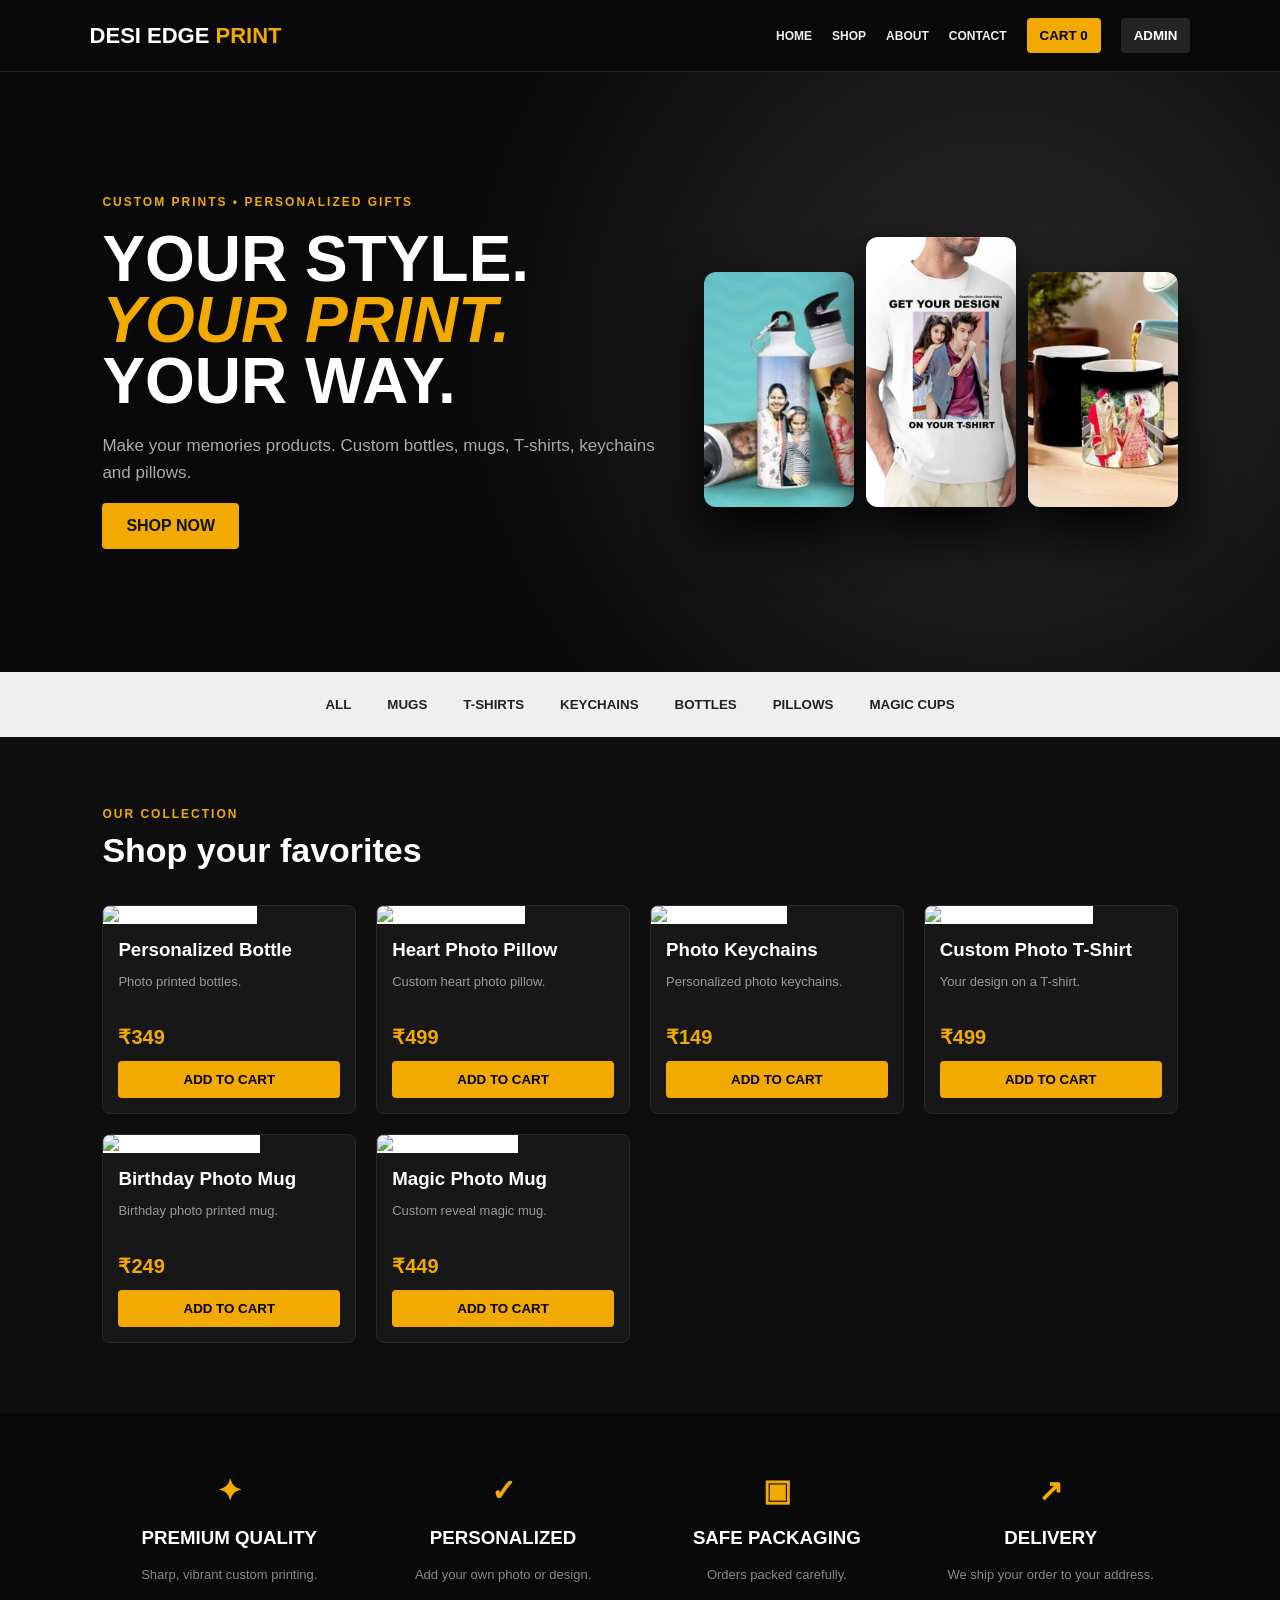
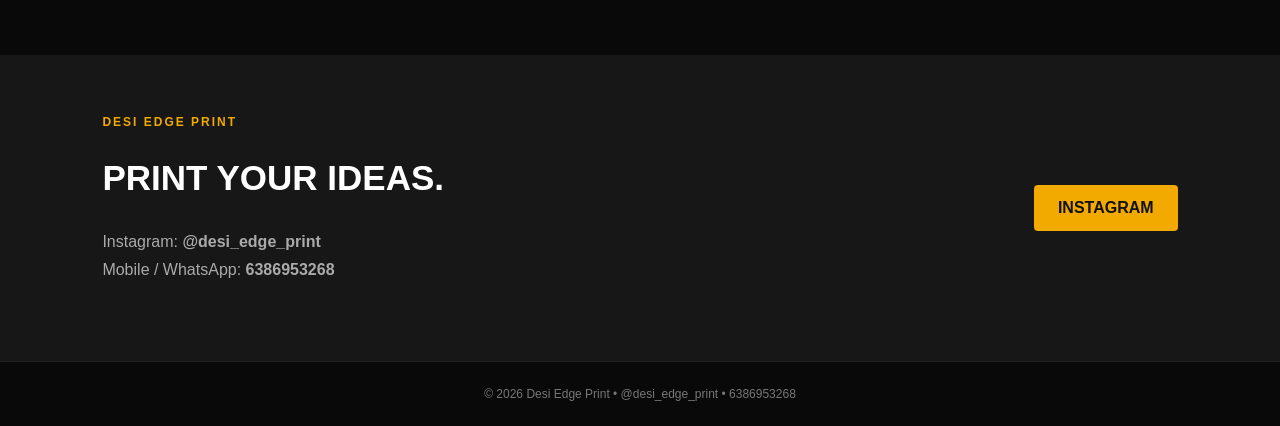
==== commit d48e9e05: "Update index.html" ====
--- a/index.html
+++ b/index.html
@@ -25,9 +25,9 @@
     <a class="gold" href="#shop">SHOP NOW</a>
   </div>
   <div class="heroProducts">
-    <img src="assets/bottles.jpg" alt="Custom printed bottles">
-    <img src="assets/tshirt.jpg" alt="Custom printed T-shirt">
-    <img src="assets/magic-mug.jpg" alt="Custom printed mug">
+    <img src="bottles.jpg" alt="Custom printed bottles">
+    <img src="tshirt.jpg" alt="Custom printed T-shirt">
+    <img src="magic-mug.jpg" alt="Custom printed mug">
   </div>
 </section>
 
@@ -111,4 +111,4 @@
 
 <script src="script.js"></script>
 </body>
-</html>+</html>
